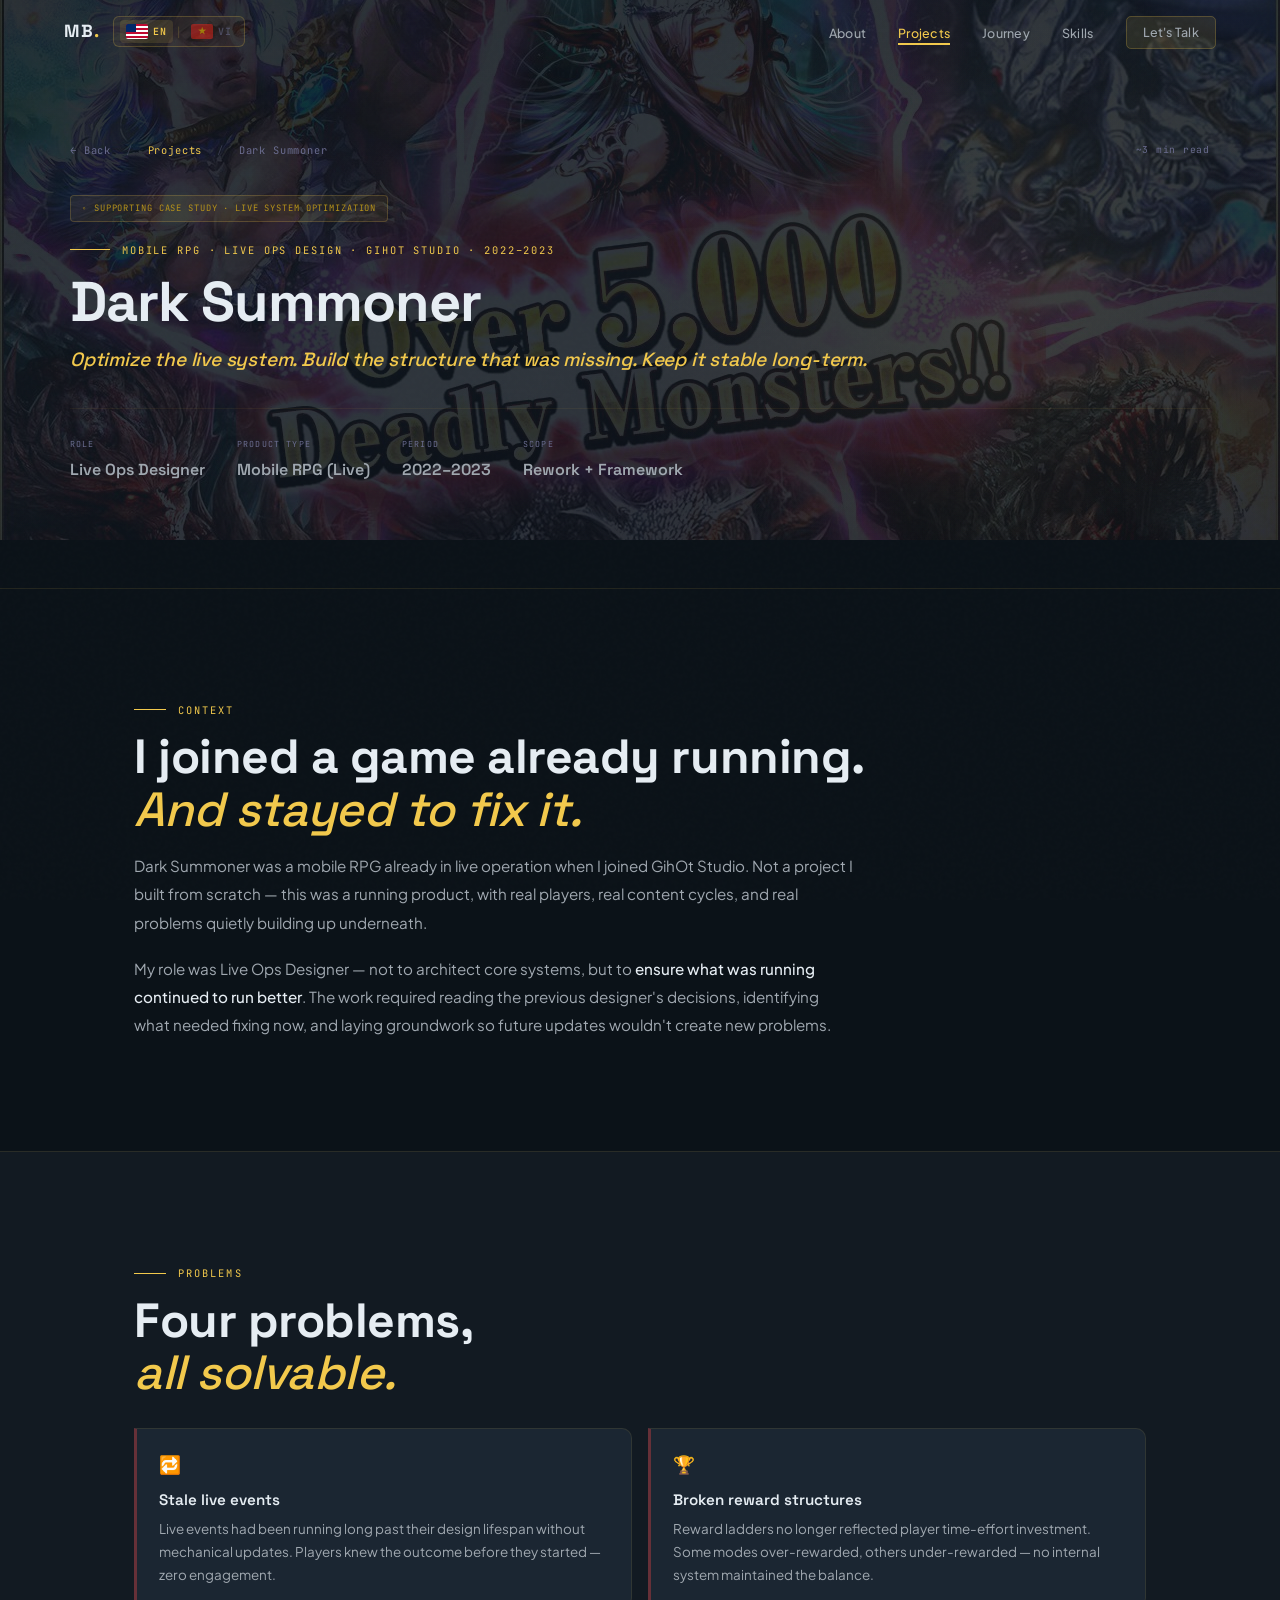
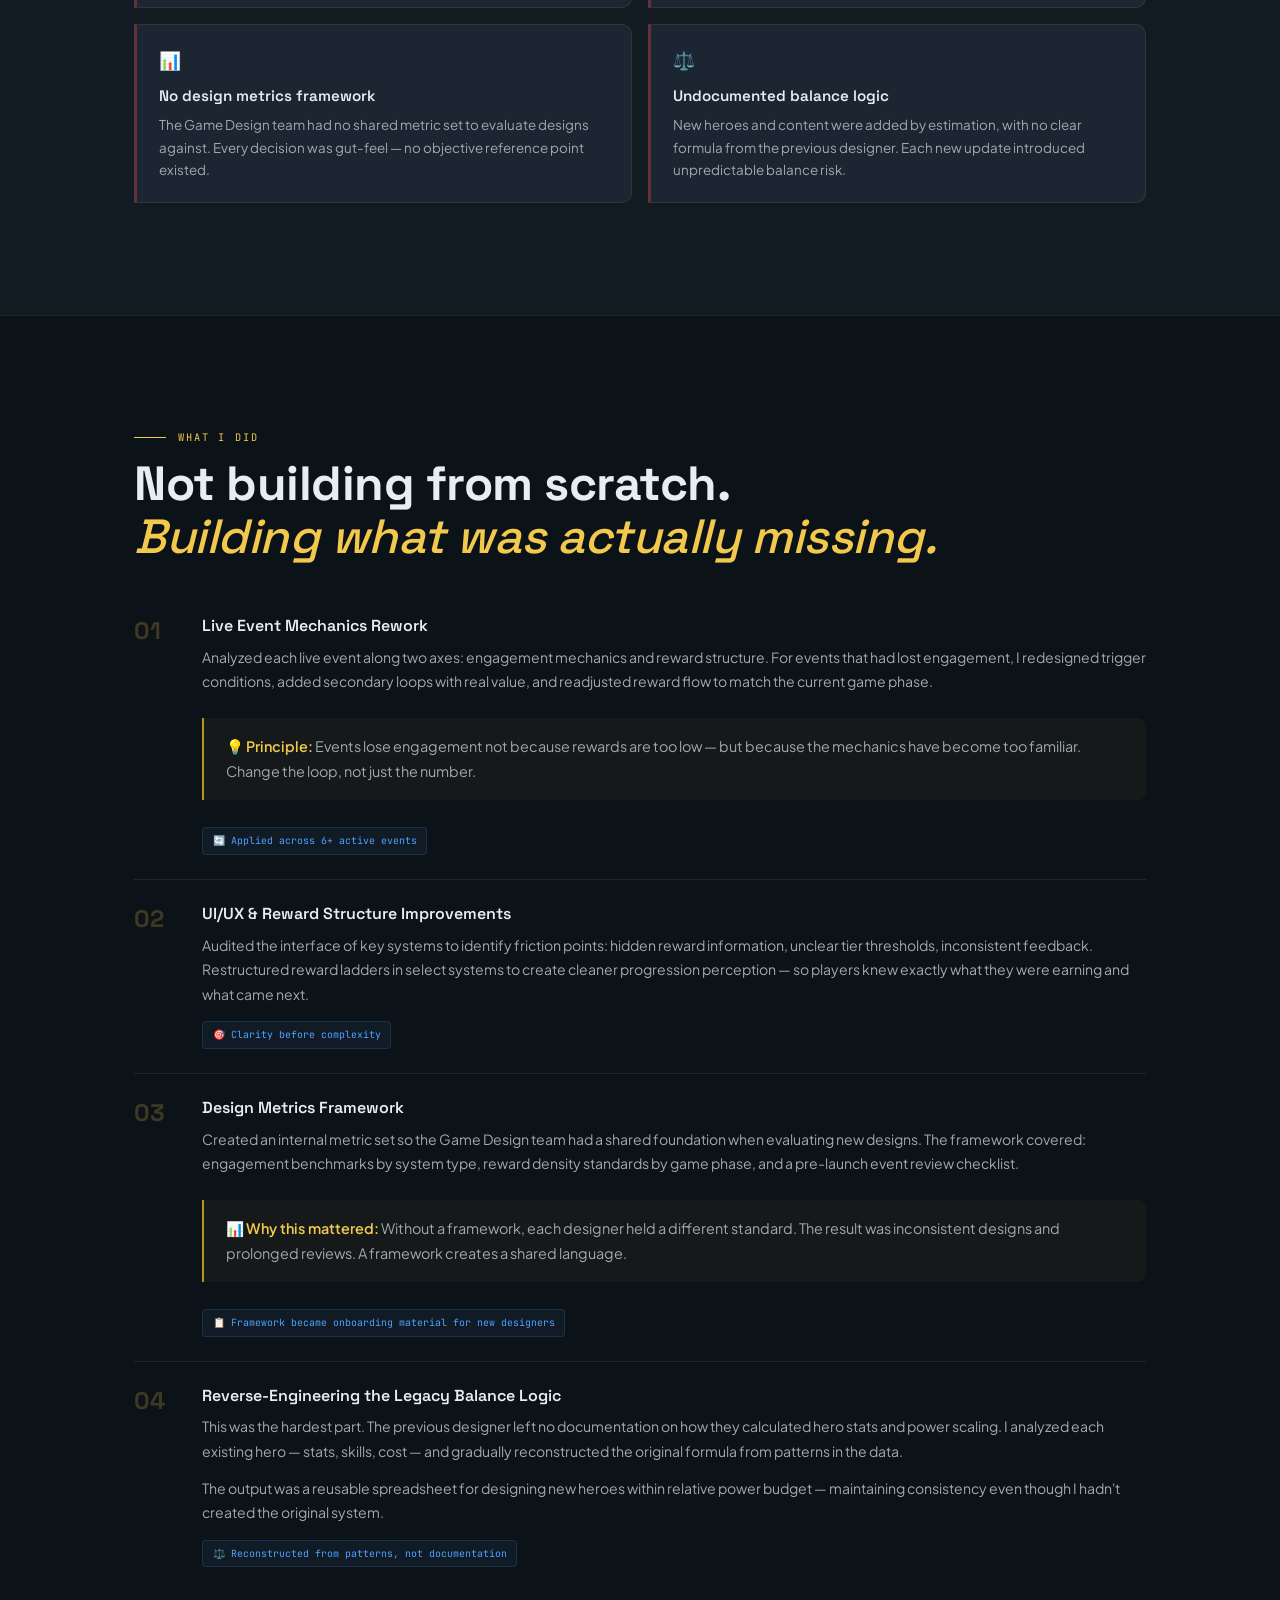
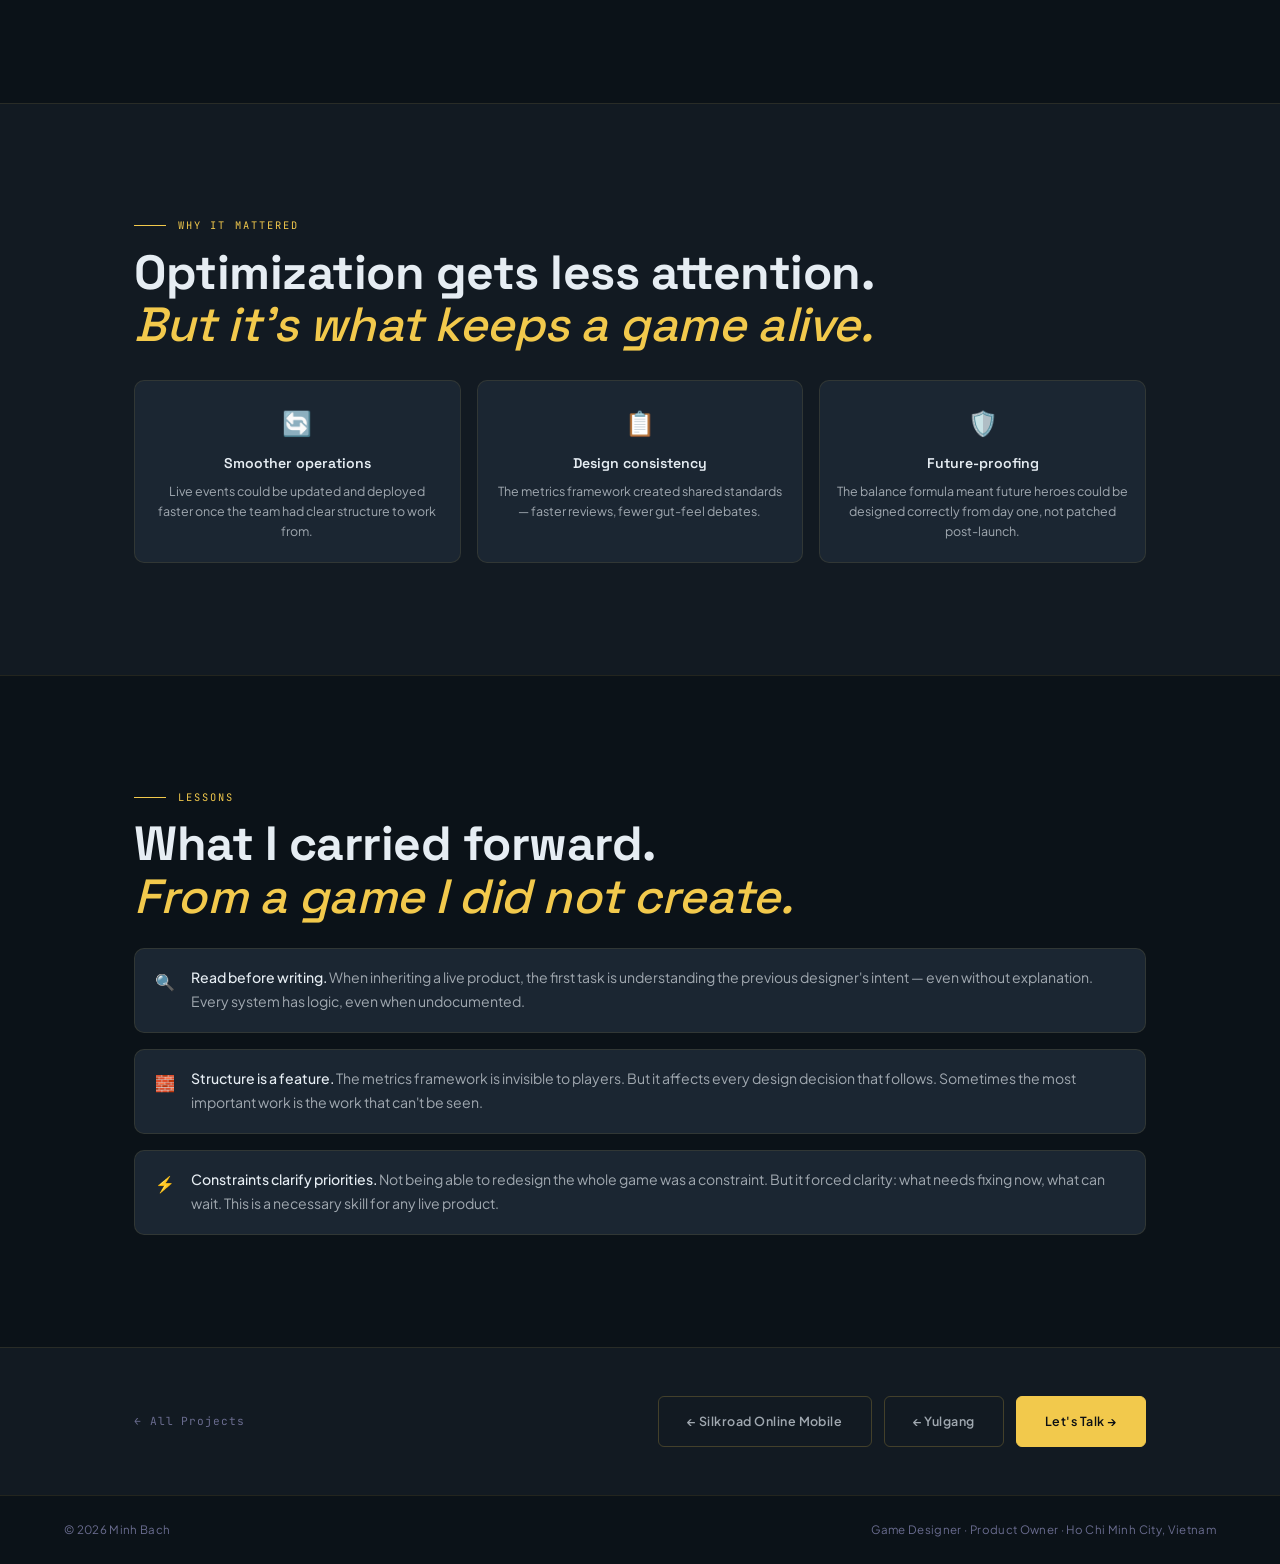
==== darksummoner.html @ f6df592f "first commit" ====
<!DOCTYPE html>
<html lang="en">
<head>
  <meta charset="UTF-8">
  <meta name="viewport" content="width=device-width, initial-scale=1.0">
  <title>Dark Summoner — Live System Optimization · Minh Bach</title>
  <meta name="description" content="How I reworked outdated live systems, built a design metrics framework, and reverse-engineered legacy balance logic for a live mobile RPG.">
  <meta property="og:title" content="Dark Summoner — Case Study by Minh Bach">
  <meta property="og:description" content="Supporting case study: live system optimization, event rework, and balance stabilization for a running mobile RPG.">
  <meta property="og:type" content="article">
  <link rel="preconnect" href="https://fonts.googleapis.com">
  <link rel="preconnect" href="https://fonts.gstatic.com" crossorigin>
  <link href="https://fonts.googleapis.com/css2?family=Space+Grotesk:wght@500;600;700&family=Plus+Jakarta+Sans:ital,wght@0,300;0,400;0,500;0,600;1,300;1,400&family=JetBrains+Mono:wght@400;500&display=swap" rel="stylesheet">
  <link rel="stylesheet" href="css/style.css?v=3">
  <script src="js/i18n.js"></script>
  <style>
    #readingProgress {
      position: fixed; top: 0; left: 0;
      height: 2px; width: 0%;
      background: linear-gradient(90deg, var(--gold-dk), var(--gold), var(--gold-lt));
      z-index: 9999;
      transition: width 0.1s linear;
    }

    .cs-hero {
      min-height: 60vh;
      display: flex;
      align-items: flex-end;
      padding: 7rem var(--px) 3.5rem;
      position: relative;
      overflow: hidden;
      background: linear-gradient(165deg, #0B1218 0%, #111820 50%, #0d1019 100%);
    }
    .cs-hero::before {
      content: '';
      position: absolute;
      top: -15%; right: -10%;
      width: 70vw; height: 70vw;
      max-width: 800px; max-height: 800px;
      border-radius: 50%;
      background: radial-gradient(circle, rgba(242,201,76,0.07) 0%, rgba(180,140,30,0.03) 40%, transparent 70%);
      pointer-events: none;
    }
    .cs-hero-content { max-width: var(--max-w); margin: 0 auto; width: 100%; position: relative; z-index: 2; }

    .cs-breadcrumb {
      display: flex; align-items: center; justify-content: space-between;
      flex-wrap: wrap; gap: 0.75rem;
      font-family: var(--f-mono); font-size: 0.65rem;
      letter-spacing: 0.08em; color: var(--text3);
      margin-bottom: 2rem;
      opacity: 0; animation: fadeUp 0.7s var(--ease) 0.1s forwards;
    }
    .cs-breadcrumb a { color: var(--text3); transition: color 0.2s; }
    .cs-breadcrumb a:hover { color: var(--gold); }
    .cs-breadcrumb .bc-accent { color: var(--gold); }
    .bc-sep { margin: 0 0.5rem; opacity: 0.4; }
    .cs-reading-time { font-family: var(--f-mono); font-size: 0.6rem; color: var(--text3); letter-spacing: 0.08em; }

    .cs-eyebrow {
      display: flex; align-items: center; gap: 0.75rem;
      font-family: var(--f-mono); font-size: 0.65rem;
      letter-spacing: 0.18em; text-transform: uppercase; color: var(--gold);
      margin-bottom: 1rem;
      opacity: 0; animation: fadeUp 0.7s var(--ease) 0.2s forwards;
    }
    .cs-eyebrow-line { display: block; width: 2.5rem; height: 1px; background: var(--gold); }

    .cs-support-badge {
      display: inline-flex; align-items: center; gap: 0.4rem;
      font-family: var(--f-mono); font-size: 0.55rem; letter-spacing: 0.1em;
      text-transform: uppercase;
      color: var(--gold-dk); background: rgba(242,201,76,0.07);
      border: 1px solid rgba(242,201,76,0.2);
      padding: 0.3rem 0.65rem; border-radius: 4px;
      margin-bottom: 1.15rem;
      opacity: 0; animation: fadeUp 0.7s var(--ease) 0.15s forwards;
    }

    .cs-title {
      font-family: var(--f-display);
      font-size: clamp(2rem, 5vw, 3.5rem);
      font-weight: 700; line-height: 0.97;
      letter-spacing: -0.02em; color: var(--text);
      margin-bottom: 0.85rem;
      opacity: 0; animation: fadeUp 0.7s var(--ease) 0.32s forwards;
    }
    .cs-subtitle {
      font-family: var(--f-display);
      font-size: clamp(0.95rem, 1.9vw, 1.2rem);
      font-weight: 500; font-style: italic; color: var(--gold);
      margin-bottom: 2rem;
      opacity: 0; animation: fadeUp 0.7s var(--ease) 0.46s forwards;
      letter-spacing: -0.01em;
    }

    .cs-facts {
      display: flex; flex-wrap: wrap; gap: 2rem;
      opacity: 0; animation: fadeUp 0.7s var(--ease) 0.6s forwards;
      padding-top: 1.75rem;
      border-top: 1px solid var(--border3);
    }
    .cs-fact { display: flex; flex-direction: column; gap: 0.25rem; }
    .cs-fact-label { font-family: var(--f-mono); font-size: 0.52rem; letter-spacing: 0.14em; text-transform: uppercase; color: var(--text3); }
    .cs-fact-value { font-family: var(--f-display); font-size: 1rem; font-weight: 600; color: var(--text2); }

    .cs-section { border-top: 1px solid var(--border); }
    .cs-section-bg { background: var(--bg2); }

    .cs-prose { max-width: 720px; }
    .cs-prose p { font-size: 0.95rem; color: var(--text2); line-height: 1.85; margin-bottom: 1.15rem; }
    .cs-prose p:last-child { margin-bottom: 0; }
    .cs-prose strong { color: var(--text); font-weight: 500; }

    .problem-grid { display: grid; grid-template-columns: repeat(2, 1fr); gap: 1rem; margin-top: 1.75rem; }
    .problem-card { background: var(--bg3); border: 1px solid var(--border); border-left: 3px solid rgba(242,70,70,0.35); border-radius: 0 10px 10px 0; padding: 1.25rem 1.4rem; }
    .problem-card-icon { font-size: 1.1rem; margin-bottom: 0.65rem; }
    .problem-card h4 { font-family: var(--f-display); font-size: 0.95rem; font-weight: 600; color: var(--text); margin-bottom: 0.5rem; line-height: 1.3; }
    .problem-card p { font-size: 0.84rem; color: var(--text2); line-height: 1.7; margin: 0; }

    .contrib-list { display: flex; flex-direction: column; gap: 0; margin-top: 1.75rem; }
    .contrib-item { display: grid; grid-template-columns: 48px 1fr; gap: 1.25rem; padding: 1.5rem 0; border-bottom: 1px solid var(--border); align-items: start; }
    .contrib-item:last-child { border-bottom: none; }
    .contrib-num { font-family: var(--f-display); font-size: 1.5rem; font-weight: 700; color: var(--border2); line-height: 1; padding-top: 0.2rem; }
    .contrib-body h4 { font-family: var(--f-display); font-size: 1rem; font-weight: 600; color: var(--text); margin-bottom: 0.5rem; line-height: 1.3; }
    .contrib-body p { font-size: 0.88rem; color: var(--text2); line-height: 1.75; margin-bottom: 0.75rem; }
    .contrib-body p:last-child { margin-bottom: 0; }
    .contrib-body strong { color: var(--text); font-weight: 500; }
    .contrib-highlight { display: inline-flex; align-items: center; gap: 0.4rem; font-family: var(--f-mono); font-size: 0.62rem; color: var(--blue); background: rgba(74,137,200,0.08); border: 1px solid rgba(74,137,200,0.2); padding: 0.25rem 0.6rem; border-radius: 4px; }

    .callout { border-left: 2px solid var(--gold-dk); background: rgba(242,201,76,0.04); padding: 1rem 1.35rem; border-radius: 0 8px 8px 0; margin: 1.5rem 0; }
    .callout p { font-size: 0.9rem; color: var(--text2); line-height: 1.75; margin: 0; }
    .callout strong { color: var(--gold); font-weight: 600; }

    .impact-grid { display: grid; grid-template-columns: repeat(3, 1fr); gap: 1rem; margin-top: 1.75rem; }
    .impact-card { background: var(--bg3); border: 1px solid var(--border); border-radius: 10px; padding: 1.25rem 1rem; text-align: center; transition: border-color 0.3s; }
    .impact-card:hover { border-color: var(--border2); }
    .impact-card-icon { font-size: 1.5rem; margin-bottom: 0.5rem; }
    .impact-card h4 { font-family: var(--f-display); font-size: 0.88rem; font-weight: 600; color: var(--text); margin-bottom: 0.4rem; }
    .impact-card p { font-size: 0.78rem; color: var(--text2); line-height: 1.6; margin: 0; }

    .lesson-list { display: flex; flex-direction: column; gap: 1rem; margin-top: 1.5rem; }
    .lesson-item { display: flex; gap: 1rem; align-items: flex-start; background: var(--bg3); border: 1px solid var(--border); border-radius: 10px; padding: 1.1rem 1.25rem; transition: border-color 0.25s; }
    .lesson-item:hover { border-color: var(--border2); }
    .lesson-icon { font-size: 1rem; flex-shrink: 0; padding-top: 0.1rem; }
    .lesson-text { font-size: 0.88rem; color: var(--text2); line-height: 1.7; }
    .lesson-text strong { color: var(--text); font-weight: 500; }

    .cs-nav { display: flex; justify-content: space-between; align-items: center; flex-wrap: wrap; gap: 1rem; }
    .cs-nav-back { display: flex; align-items: center; gap: 0.5rem; font-family: var(--f-mono); font-size: 0.7rem; letter-spacing: 0.08em; color: var(--text3); transition: color 0.2s; }
    .cs-nav-back:hover { color: var(--gold); }

    @keyframes fadeUp {
      from { opacity: 0; transform: translateY(18px); }
      to   { opacity: 1; transform: translateY(0); }
    }

    @media (max-width: 900px) {
      .cs-hero { min-height: auto; padding-top: 6rem; }
      .problem-grid { grid-template-columns: 1fr; }
      .impact-grid { grid-template-columns: repeat(2, 1fr); }
      .contrib-item { grid-template-columns: 36px 1fr; }
    }
    @media (max-width: 640px) {
      .cs-hero { padding-top: 5.5rem; }
      .cs-title { font-size: clamp(1.75rem, 9vw, 2.5rem); }
      .cs-facts { gap: 1rem; }
      .impact-grid { grid-template-columns: 1fr; }
    }
  </style>
</head>
<body>

  <div id="readingProgress"></div>

  <!-- ═══════ NAV ═══════ -->
  <nav id="navbar">
    <div class="nav-left">
      <a class="nav-logo" href="index.html">MB<span class="nav-logo-dot">.</span></a>
      <div class="nav-lang-switch">
        <a onclick="switchLang('en')" class="lang-btn" data-lang-btn="en" style="cursor:pointer">
          <span class="flag-mini flag-mini-en"></span><span class="lang-label">EN</span>
        </a>
        <span class="lang-divider">|</span>
        <a onclick="switchLang('vi')" class="lang-btn" data-lang-btn="vi" style="cursor:pointer">
          <span class="flag-mini flag-mini-vi"></span><span class="lang-label">VI</span>
        </a>
      </div>
    </div>
    <ul class="nav-links">
      <li><a href="index.html#about" data-i18n="nav_about">About</a></li>
      <li><a href="index.html#projects" class="active" data-i18n="nav_projects">Projects</a></li>
      <li><a href="index.html#journey" data-i18n="nav_journey">Journey</a></li>
      <li><a href="index.html#skills" data-i18n="nav_skills">Skills</a></li>
      <li><a href="index.html#contact" class="nav-cta" data-i18n="nav_cta">Let's Talk</a></li>
    </ul>
    <button class="nav-burger" id="burgerBtn" aria-label="Open menu">
      <span></span><span></span><span></span>
    </button>
  </nav>
  <div class="nav-overlay" id="navOverlay"></div>
  <nav class="nav-drawer" id="navDrawer">
    <div class="drawer-flags">
      <a onclick="switchLang('en')" class="nav-flag" data-lang-btn="en" style="cursor:pointer">
        <span class="flag-mini flag-mini-en"></span> EN
      </a>
      <a onclick="switchLang('vi')" class="nav-flag" data-lang-btn="vi" style="cursor:pointer">
        <span class="flag-mini flag-mini-vi"></span> VI
      </a>
    </div>
    <a href="index.html#about"    onclick="closeMenu()" data-i18n="nav_about">About</a>
    <a href="index.html#projects" onclick="closeMenu()" data-i18n="nav_projects">Projects</a>
    <a href="index.html#journey"  onclick="closeMenu()" data-i18n="nav_journey">Journey</a>
    <a href="index.html#skills"   onclick="closeMenu()" data-i18n="nav_skills">Skills</a>
    <a href="index.html#contact"  onclick="closeMenu()" data-i18n="nav_cta">Let's Talk</a>
  </nav>

  <!-- ═══════ PAGE HERO ═══════ -->
  <header class="cs-hero" id="cs-hero-top">
    <img src="images/darksummoner.png" alt="" class="cs-hero-img" aria-hidden="true">
    <div class="cs-hero-content">

      <div class="cs-breadcrumb">
        <div>
          <a href="index.html">← <span data-i18n="cs_back">Back</span></a>
          <span class="bc-sep">/</span>
          <a href="index.html#projects" class="bc-accent" data-i18n="cs_projects">Projects</a>
          <span class="bc-sep">/</span>
          <span>Dark Summoner</span>
        </div>
        <span class="cs-reading-time">~3 min read</span>
      </div>

      <div class="cs-support-badge">◦ <span data-i18n="ds_support_badge">Supporting Case Study · Live System Optimization</span></div>

      <div class="cs-eyebrow">
        <span class="cs-eyebrow-line"></span>
        <span data-i18n="ds_eyebrow">Mobile RPG · Live Ops Design · GihOt Studio · 2022–2023</span>
      </div>

      <h1 class="cs-title">Dark Summoner</h1>
      <p class="cs-subtitle" data-i18n="ds_subtitle">Optimize the live system. Build the structure that was missing. Keep it stable long-term.</p>

      <div class="cs-facts">
        <div class="cs-fact">
          <span class="cs-fact-label" data-i18n="ds_fact_role">Role</span>
          <span class="cs-fact-value">Live Ops Designer</span>
        </div>
        <div class="cs-fact">
          <span class="cs-fact-label" data-i18n="ds_fact_type">Product type</span>
          <span class="cs-fact-value">Mobile RPG (Live)</span>
        </div>
        <div class="cs-fact">
          <span class="cs-fact-label" data-i18n="ds_fact_period">Period</span>
          <span class="cs-fact-value">2022–2023</span>
        </div>
        <div class="cs-fact">
          <span class="cs-fact-label" data-i18n="ds_fact_scope">Scope</span>
          <span class="cs-fact-value">Rework + Framework</span>
        </div>
      </div>
    </div>
  </header>

  <!-- ═══════ STICKY TOC BAR ═══════ -->
  <div class="cs-toc-bar" id="csTocBar">
    <div class="cs-toc-inner">
      <a href="#ds-context"       class="cs-toc-link" data-section="ds-context"><span class="cs-toc-num">01</span><span data-i18n="ds_toc_context">Context</span></a>
      <a href="#ds-problems"      class="cs-toc-link" data-section="ds-problems"><span class="cs-toc-num">02</span><span data-i18n="ds_toc_problems">Problems</span></a>
      <a href="#ds-contributions" class="cs-toc-link" data-section="ds-contributions"><span class="cs-toc-num">03</span><span data-i18n="ds_toc_contributions">What I Did</span></a>
      <a href="#ds-impact"        class="cs-toc-link" data-section="ds-impact"><span class="cs-toc-num">04</span><span data-i18n="ds_toc_impact">Why It Mattered</span></a>
      <a href="#ds-lessons"       class="cs-toc-link" data-section="ds-lessons"><span class="cs-toc-num">05</span><span data-i18n="ds_toc_lessons">Lessons</span></a>
      <div class="cs-toc-sep"></div>
      <div class="cs-toc-lang">
        <a onclick="switchLang('en')" class="cs-toc-lang-btn" data-lang-btn="en" style="cursor:pointer">
          <span class="flag-mini flag-mini-en"></span>EN
        </a>
        <span class="cs-toc-divider">|</span>
        <a onclick="switchLang('vi')" class="cs-toc-lang-btn" data-lang-btn="vi" style="cursor:pointer">
          <span class="flag-mini flag-mini-vi"></span>VI
        </a>
      </div>
      <a href="index.html#contact" class="cs-toc-cta" data-i18n="cs_lets_talk">Let's Talk →</a>
    </div>
  </div>

  <!-- ═══════ 01 · CONTEXT ═══════ -->
  <section id="ds-context" class="cs-section" style="background:var(--bg)">
    <div class="wrap">
      <div class="section-label"><span class="label-line"></span><span data-i18n="ds_toc_context">01 · CONTEXT</span></div>
      <h2 class="section-title reveal">
        I joined a game already running.<br>
        <em>And stayed to fix it.</em>
      </h2>
      <div class="cs-prose reveal">
        <p>Dark Summoner was a mobile RPG already in live operation when I joined GihOt Studio. Not a project I built from scratch — this was a running product, with real players, real content cycles, and real problems quietly building up underneath.</p>
        <p>My role was Live Ops Designer — not to architect core systems, but to <strong>ensure what was running continued to run better</strong>. The work required reading the previous designer's decisions, identifying what needed fixing now, and laying groundwork so future updates wouldn't create new problems.</p>
      </div>
    </div>
  </section>

  <!-- ═══════ 02 · THE PROBLEMS ═══════ -->
  <section id="ds-problems" class="cs-section cs-section-bg">
    <div class="wrap">
      <div class="section-label"><span class="label-line"></span><span data-i18n="ds_toc_problems">02 · THE PROBLEMS</span></div>
      <h2 class="section-title reveal">
        Four problems,<br>
        <em>all solvable.</em>
      </h2>
      <div class="problem-grid reveal">
        <div class="problem-card">
          <div class="problem-card-icon">🔁</div>
          <h4>Stale live events</h4>
          <p>Live events had been running long past their design lifespan without mechanical updates. Players knew the outcome before they started — zero engagement.</p>
        </div>
        <div class="problem-card">
          <div class="problem-card-icon">🏆</div>
          <h4>Broken reward structures</h4>
          <p>Reward ladders no longer reflected player time-effort investment. Some modes over-rewarded, others under-rewarded — no internal system maintained the balance.</p>
        </div>
        <div class="problem-card">
          <div class="problem-card-icon">📊</div>
          <h4>No design metrics framework</h4>
          <p>The Game Design team had no shared metric set to evaluate designs against. Every decision was gut-feel — no objective reference point existed.</p>
        </div>
        <div class="problem-card">
          <div class="problem-card-icon">⚖️</div>
          <h4>Undocumented balance logic</h4>
          <p>New heroes and content were added by estimation, with no clear formula from the previous designer. Each new update introduced unpredictable balance risk.</p>
        </div>
      </div>
    </div>
  </section>

  <!-- ═══════ 03 · WHAT I DID ═══════ -->
  <section id="ds-contributions" class="cs-section" style="background:var(--bg)">
    <div class="wrap">
      <div class="section-label"><span class="label-line"></span><span data-i18n="ds_toc_contributions">03 · WHAT I DID</span></div>
      <h2 class="section-title reveal">
        Not building from scratch.<br>
        <em>Building what was actually missing.</em>
      </h2>

      <div class="contrib-list reveal">

        <div class="contrib-item">
          <div class="contrib-num">01</div>
          <div class="contrib-body">
            <h4>Live Event Mechanics Rework</h4>
            <p>Analyzed each live event along two axes: engagement mechanics and reward structure. For events that had lost engagement, I redesigned trigger conditions, added secondary loops with real value, and readjusted reward flow to match the current game phase.</p>
            <div class="callout">
              <p>💡 <strong>Principle:</strong> Events lose engagement not because rewards are too low — but because the mechanics have become too familiar. Change the loop, not just the number.</p>
            </div>
            <span class="contrib-highlight">🔄 Applied across 6+ active events</span>
          </div>
        </div>

        <div class="contrib-item">
          <div class="contrib-num">02</div>
          <div class="contrib-body">
            <h4>UI/UX &amp; Reward Structure Improvements</h4>
            <p>Audited the interface of key systems to identify friction points: hidden reward information, unclear tier thresholds, inconsistent feedback. Restructured reward ladders in select systems to create cleaner progression perception — so players knew exactly what they were earning and what came next.</p>
            <span class="contrib-highlight">🎯 Clarity before complexity</span>
          </div>
        </div>

        <div class="contrib-item">
          <div class="contrib-num">03</div>
          <div class="contrib-body">
            <h4>Design Metrics Framework</h4>
            <p>Created an internal metric set so the Game Design team had a shared foundation when evaluating new designs. The framework covered: engagement benchmarks by system type, reward density standards by game phase, and a pre-launch event review checklist.</p>
            <div class="callout">
              <p>📊 <strong>Why this mattered:</strong> Without a framework, each designer held a different standard. The result was inconsistent designs and prolonged reviews. A framework creates a shared language.</p>
            </div>
            <span class="contrib-highlight">📋 Framework became onboarding material for new designers</span>
          </div>
        </div>

        <div class="contrib-item">
          <div class="contrib-num">04</div>
          <div class="contrib-body">
            <h4>Reverse-Engineering the Legacy Balance Logic</h4>
            <p>This was the hardest part. The previous designer left no documentation on how they calculated hero stats and power scaling. I analyzed each existing hero — stats, skills, cost — and gradually reconstructed the original formula from patterns in the data.</p>
            <p>The output was a reusable spreadsheet for designing new heroes within relative power budget — maintaining consistency even though I hadn't created the original system.</p>
            <span class="contrib-highlight">⚖️ Reconstructed from patterns, not documentation</span>
          </div>
        </div>

      </div>
    </div>
  </section>

  <!-- ═══════ 04 · WHY IT MATTERED ═══════ -->
  <section id="ds-impact" class="cs-section cs-section-bg">
    <div class="wrap">
      <div class="section-label"><span class="label-line"></span><span data-i18n="ds_toc_impact">04 · WHY IT MATTERED</span></div>
      <h2 class="section-title reveal">
        Optimization gets less attention.<br>
        <em>But it's what keeps a game alive.</em>
      </h2>
      <div class="impact-grid reveal">
        <div class="impact-card">
          <div class="impact-card-icon">🔄</div>
          <h4>Smoother operations</h4>
          <p>Live events could be updated and deployed faster once the team had clear structure to work from.</p>
        </div>
        <div class="impact-card">
          <div class="impact-card-icon">📋</div>
          <h4>Design consistency</h4>
          <p>The metrics framework created shared standards — faster reviews, fewer gut-feel debates.</p>
        </div>
        <div class="impact-card">
          <div class="impact-card-icon">🛡️</div>
          <h4>Future-proofing</h4>
          <p>The balance formula meant future heroes could be designed correctly from day one, not patched post-launch.</p>
        </div>
      </div>
    </div>
  </section>

  <!-- ═══════ 05 · LESSONS ═══════ -->
  <section id="ds-lessons" class="cs-section" style="background:var(--bg)">
    <div class="wrap">
      <div class="section-label"><span class="label-line"></span><span data-i18n="ds_toc_lessons">05 · KEY LESSONS</span></div>
      <h2 class="section-title reveal">
        What I carried forward.<br>
        <em>From a game I did not create.</em>
      </h2>
      <div class="lesson-list reveal">
        <div class="lesson-item">
          <span class="lesson-icon">🔍</span>
          <p class="lesson-text">
            <strong>Read before writing.</strong>
            When inheriting a live product, the first task is understanding the previous designer's intent — even without explanation. Every system has logic, even when undocumented.
          </p>
        </div>
        <div class="lesson-item">
          <span class="lesson-icon">🧱</span>
          <p class="lesson-text">
            <strong>Structure is a feature.</strong>
            The metrics framework is invisible to players. But it affects every design decision that follows. Sometimes the most important work is the work that can't be seen.
          </p>
        </div>
        <div class="lesson-item">
          <span class="lesson-icon">⚡</span>
          <p class="lesson-text">
            <strong>Constraints clarify priorities.</strong>
            Not being able to redesign the whole game was a constraint. But it forced clarity: what needs fixing now, what can wait. This is a necessary skill for any live product.
          </p>
        </div>
      </div>
    </div>
  </section>

  <!-- ═══════ BACK / NEXT NAV ═══════ -->
  <section style="border-top:1px solid var(--border); background:var(--bg2)">
    <div class="wrap" style="padding-top:3rem; padding-bottom:3rem;">
      <div class="cs-nav">
        <a href="index.html#projects" class="cs-nav-back">
          ← <span data-i18n="cs_all_projects">All Projects</span>
        </a>
        <div class="cs-nav-projects">
          <a href="silkroad.html" class="btn btn-ghost" style="font-size:0.78rem">← Silkroad Online Mobile</a>
          <a href="yulgang.html" class="btn btn-ghost" style="font-size:0.78rem">← Yulgang</a>
          <a href="index.html#contact" class="btn btn-primary" style="font-size:0.78rem" data-i18n="cs_lets_talk">Let's Talk →</a>
        </div>
      </div>
    </div>
  </section>

  <!-- ═══════ FOOTER ═══════ -->
  <footer>
    <span data-i18n="footer_copy">© 2025 Minh Bach</span>
    <span data-i18n="footer_tagline">Game Designer · Product Owner · Ho Chi Minh City, Vietnam</span>
  </footer>
  <!-- ═══════ FLOATING DESKTOP PANEL ═══════ -->
  <div class="float-panel" id="floatPanel">
    <div class="fp-section fp-lang">
      <a onclick="switchLang('vi')" class="fp-lang-toggle" data-show-when="en" style="cursor:pointer">
        <span class="flag-mini flag-mini-vi"></span> Tiếng Việt
      </a>
      <a onclick="switchLang('en')" class="fp-lang-toggle" data-show-when="vi" style="cursor:pointer">
        <span class="flag-mini flag-mini-en"></span> English
      </a>
    </div>
    <div class="fp-divider"></div>
    <a href="https://zalo.me/0908992408" target="_blank" class="fp-action fp-action--zalo" title="Chat on Zalo">
      <span class="fp-action-icon"><svg width="20" height="20" viewBox="0 0 32 32" fill="none" xmlns="http://www.w3.org/2000/svg"><rect width="32" height="32" rx="8" fill="#0068FF"/><path d="M7 21.5c0 .8.7 1.5 1.5 1.5H10l-.5 2.5 3-2.5h8c.8 0 1.5-.7 1.5-1.5v-9C22.5 11.7 21.8 11 21 11H8.5C7.7 11 7 11.7 7 12.5v9z" fill="white"/><path d="M10 16h12M10 19h8" stroke="#0068FF" stroke-width="1.5" stroke-linecap="round"/></svg></span>
      <span class="fp-action-text"><span class="fp-action-name">Zalo</span><span class="fp-action-sub">0908 992 408</span></span>
    </a>
    <div class="fp-divider"></div>
    <a href="https://www.linkedin.com/in/minhbachlap" target="_blank" class="fp-action fp-action--linkedin" title="Message on LinkedIn">
      <span class="fp-action-icon"><svg width="20" height="20" viewBox="0 0 32 32" fill="none" xmlns="http://www.w3.org/2000/svg"><rect width="32" height="32" rx="8" fill="#0A66C2"/><path d="M8 12h4v12H8zM10 10.5a2 2 0 110-4 2 2 0 010 4zM14 12h3.8v1.7h.05C18.4 12.6 19.8 12 21.4 12c3.5 0 4.1 2.3 4.1 5.3V24h-4v-5.9c0-1.4 0-3.2-2-3.2s-2.3 1.6-2.3 3.1V24H14V12z" fill="white"/></svg></span>
      <span class="fp-action-text"><span class="fp-action-name">LinkedIn</span><span class="fp-action-sub" data-i18n="fp_linkedin_dm">Send a Message</span></span>
    </a>
  </div>

  <script src="js/common.js"></script>
</body>
</html>
---- css/style.css ----
/* ════════════════════════════════════════════════════
   MINH BACH — GAME DESIGNER PORTFOLIO
   Style: "AAA Strategic Creative"
   Palette: Dark Navy-Teal + Vivid Gold + Blue/Green accents
   ════════════════════════════════════════════════════ */

/* ════════ DESIGN TOKENS ════════ */
:root {
  --bg:      #0B1218;
  --bg2:     #121A22;
  --bg3:     #1B2632;
  --bg4:     #243040;
  --border:  rgba(242,201,76,0.10);
  --border2: rgba(242,201,76,0.22);
  --border3: rgba(242,201,76,0.06);
  --text:    #E6EDF3;
  --text2:   #A0A8B0;
  --text3:   #6A6C8F;
  --gold:    #F2C94C;
  --gold-lt: #F7D97A;
  --gold-dk: #B8941A;
  --blue:    #4EA1FF;
  --blue-dk: #2D6AB8;
  --green:   #56D364;
  --f-display: 'Space Grotesk', sans-serif;
  --f-body:    'Plus Jakarta Sans', sans-serif;
  --f-mono:    'JetBrains Mono', monospace;
  --px: clamp(1.25rem, 5vw, 4rem);
  --ease: cubic-bezier(0.16, 1, 0.3, 1);
  --max-w: 1140px;
}

/* ════════ RESET ════════ */
*, *::before, *::after { box-sizing: border-box; margin: 0; padding: 0; }
html { scroll-behavior: smooth; }
body {
  background: var(--bg);
  color: var(--text);
  font-family: var(--f-body);
  font-size: 1rem;
  font-weight: 400;
  line-height: 1.75;
  overflow-x: hidden;
  -webkit-font-smoothing: antialiased;
}
a { color: inherit; text-decoration: none; }
ul { list-style: none; }
img { display: block; max-width: 100%; height: auto; }

/* Custom scrollbar */
::-webkit-scrollbar { width: 4px; }
::-webkit-scrollbar-track { background: var(--bg); }
::-webkit-scrollbar-thumb { background: var(--gold-dk); border-radius: 2px; }

/* Subtle noise overlay */
body::after {
  content: '';
  position: fixed; inset: 0;
  background-image: url("data:image/svg+xml,%3Csvg viewBox='0 0 256 256' xmlns='http://www.w3.org/2000/svg'%3E%3Cfilter id='n'%3E%3CfeTurbulence type='fractalNoise' baseFrequency='0.8' numOctaves='4' stitchTiles='stitch'/%3E%3C/filter%3E%3Crect width='100%25' height='100%25' filter='url(%23n)'/%3E%3C/svg%3E");
  opacity: 0.015;
  pointer-events: none;
  z-index: 9999;
}

/* ════════ UTILITIES ════════ */
.wrap {
  max-width: var(--max-w);
  margin: 0 auto;
  padding: clamp(4rem, 9vw, 7rem) var(--px);
}

.section-label {
  display: flex;
  align-items: center;
  gap: 0.75rem;
  font-family: var(--f-mono);
  font-size: 0.65rem;
  letter-spacing: 0.2em;
  text-transform: uppercase;
  color: var(--gold);
  margin-bottom: 0.75rem;
}
.label-line {
  display: block;
  width: 2rem; height: 1px;
  background: var(--gold);
  flex-shrink: 0;
}

.section-title {
  font-family: var(--f-display);
  font-size: clamp(1.85rem, 4.5vw, 3rem);
  font-weight: 700;
  line-height: 1.1;
  color: var(--text);
  margin-bottom: 1rem;
  letter-spacing: -0.01em;
}
.section-title em {
  font-style: italic;
  font-weight: 500;
  color: var(--gold);
}

.section-intro {
  font-size: 1rem;
  font-weight: 400;
  color: var(--text2);
  max-width: 560px;
  line-height: 1.8;
  margin-bottom: 2.5rem;
}

/* Reveal animations */
.reveal {
  opacity: 0;
  transform: translateY(20px);
  transition: opacity 0.7s var(--ease), transform 0.7s var(--ease);
}
.reveal.visible { opacity: 1; transform: translateY(0); }

/* ════════ BUTTONS ════════ */
.btn {
  display: inline-flex;
  align-items: center;
  gap: 0.5rem;
  font-family: var(--f-body);
  font-size: 0.8rem;
  font-weight: 600;
  letter-spacing: 0.04em;
  padding: 0.85rem 1.75rem;
  border-radius: 6px;
  cursor: pointer;
  transition: all 0.3s var(--ease);
  border: 1px solid transparent;
}
.btn-primary {
  background: var(--gold);
  color: #0c0f14;
  border-color: var(--gold);
}
.btn-primary:hover {
  background: var(--gold-lt);
  border-color: var(--gold-lt);
  transform: translateY(-2px);
  box-shadow: 0 8px 32px rgba(242,201,76,0.3);
}
.btn-ghost {
  background: transparent;
  color: var(--text2);
  border: 1px solid var(--border2);
}
.btn-ghost:hover {
  color: var(--gold);
  border-color: var(--gold);
  transform: translateY(-2px);
  background: rgba(242,201,76,0.05);
}

/* ════════ PLACEHOLDERS ════════ */
.ph {
  background: var(--bg3);
  border: 1.5px dashed var(--border2);
  border-radius: 8px;
  display: flex;
  flex-direction: column;
  align-items: center;
  justify-content: center;
  gap: 0.5rem;
  position: relative;
  overflow: hidden;
}
.ph-icon {
  font-size: 1.5rem;
  opacity: 0.5;
}
.ph-title {
  font-family: var(--f-mono);
  font-size: 0.58rem;
  letter-spacing: 0.1em;
  text-transform: uppercase;
  color: var(--gold-dk);
}
.ph-hint {
  font-size: 0.72rem;
  color: var(--text3);
  text-align: center;
  padding: 0 1rem;
  line-height: 1.5;
}

/* ════════ NAV ════════ */
#navbar {
  position: fixed;
  top: 0; left: 0; right: 0; z-index: 200;
  padding: 1rem var(--px);
  display: flex;
  align-items: center;
  justify-content: space-between;
  transition: background 0.35s, border-bottom 0.35s, box-shadow 0.35s;
}
#navbar.scrolled {
  background: rgba(12,15,20,0.95);
  backdrop-filter: blur(16px);
  -webkit-backdrop-filter: blur(16px);
  border-bottom: 1px solid var(--border3);
  box-shadow: 0 4px 24px rgba(0,0,0,0.3);
}
/* Nav left group (logo + flags) */
.nav-left {
  display: flex;
  align-items: center;
  gap: 0.85rem;
}

.nav-logo {
  font-family: var(--f-display);
  font-size: 1.1rem;
  font-weight: 700;
  letter-spacing: 0.05em;
  color: var(--text);
  transition: color 0.2s;
}
.nav-logo-dot { color: var(--gold); }
.nav-logo:hover { color: var(--gold); }

/* Nav language switcher (flag + text) */
.nav-lang-switch {
  display: flex;
  align-items: center;
  gap: 0.3rem;
  background: rgba(242,201,76,0.05);
  border: 1px solid var(--border2);
  border-radius: 6px;
  padding: 3px 6px;
}
.lang-btn {
  display: flex;
  align-items: center;
  gap: 0.3rem;
  padding: 3px 6px;
  border-radius: 4px;
  font-family: var(--f-mono);
  font-size: 0.62rem;
  font-weight: 600;
  letter-spacing: 0.08em;
  color: var(--text3);
  transition: all 0.2s;
  opacity: 0.55;
}
.lang-btn:hover { opacity: 0.9; color: var(--text2); }
.lang-btn.active {
  opacity: 1;
  color: var(--gold);
  background: rgba(242,201,76,0.12);
}
.lang-divider {
  color: var(--border2);
  font-size: 0.7rem;
  pointer-events: none;
  user-select: none;
}

.flag-mini {
  width: 22px;
  height: 15px;
  border-radius: 2px;
  display: block;
  overflow: hidden;
  position: relative;
  flex-shrink: 0;
}
/* Vietnam mini flag */
.flag-mini-vi { background: #da251d; }
.flag-mini-vi::after {
  content: '★';
  position: absolute; inset: 0;
  display: flex; align-items: center; justify-content: center;
  color: #ffcd00;
  font-size: 0.55rem;
  line-height: 1;
}
/* US mini flag */
.flag-mini-en {
  background: repeating-linear-gradient(
    to bottom,
    #bf0a30 0px, #bf0a30 2px,
    #fff    2px, #fff    4px
  );
}
.flag-mini-en::before {
  content: '';
  position: absolute; top: 0; left: 0;
  width: 45%; height: 55%;
  background: #002868;
}

/* Drawer flags */
.drawer-flags {
  display: flex;
  gap: 0.75rem;
  padding-bottom: 1.25rem;
  border-bottom: 1px solid var(--border);
  margin-bottom: 0.5rem;
}
.drawer-flags .nav-flag {
  opacity: 0.6;
  padding: 0.5rem 0.75rem;
  font-size: 0.75rem;
  color: var(--text2);
}
.drawer-flags .nav-flag.active {
  opacity: 1;
  color: var(--gold);
}

.nav-links {
  display: flex;
  align-items: center;
  gap: 2rem;
}
.nav-links a {
  font-family: var(--f-body);
  font-size: 0.78rem;
  font-weight: 500;
  letter-spacing: 0.02em;
  color: var(--text2);
  transition: color 0.2s;
  position: relative;
}
.nav-links a::after {
  content: '';
  position: absolute;
  bottom: -4px; left: 0; right: 0;
  height: 1.5px;
  background: var(--gold);
  transform: scaleX(0);
  transform-origin: right;
  transition: transform 0.3s var(--ease);
}
.nav-links a:hover,
.nav-links a.active { color: var(--gold); }
.nav-links a:hover::after,
.nav-links a.active::after { transform: scaleX(1); transform-origin: left; }

.nav-cta {
  background: rgba(242,201,76,0.1);
  border: 1px solid var(--border2) !important;
  padding: 0.45rem 1rem;
  border-radius: 5px;
}
.nav-cta:hover {
  background: rgba(242,201,76,0.15) !important;
}
.nav-cta::after { display: none !important; }

/* Burger */
.nav-burger {
  display: none;
  flex-direction: column;
  gap: 5px;
  padding: 4px;
  cursor: pointer;
  background: none;
  border: none;
}
.nav-burger span {
  display: block;
  width: 22px; height: 2px;
  background: var(--text2);
  border-radius: 2px;
  transition: all 0.3s var(--ease);
}
.nav-burger.open span:nth-child(1) { transform: translateY(7px) rotate(45deg); }
.nav-burger.open span:nth-child(2) { opacity: 0; }
.nav-burger.open span:nth-child(3) { transform: translateY(-7px) rotate(-45deg); }

/* Overlay & Drawer */
.nav-overlay {
  display: none;
  position: fixed; inset: 0;
  background: rgba(0,0,0,0.6);
  z-index: 250;
  backdrop-filter: blur(4px);
}
.nav-overlay.open { display: block; }
.nav-drawer {
  display: none;
  flex-direction: column;
  position: fixed;
  top: 0; right: 0;
  width: min(320px, 85vw); height: 100vh;
  background: var(--bg2);
  border-left: 1px solid var(--border);
  z-index: 300;
  padding: 5rem 2rem 2rem;
  gap: 0;
  transform: translateX(100%);
  transition: transform 0.35s var(--ease);
}
@media (max-width: 768px) {
  .nav-drawer        { display: flex; }
  .nav-drawer.open   { transform: translateX(0); }
}
.nav-drawer a {
  font-size: 1rem;
  font-weight: 500;
  color: var(--text2);
  padding: 1rem 0;
  border-bottom: 1px solid var(--border);
  transition: color 0.2s, padding-left 0.2s;
}
.nav-drawer a:hover { color: var(--gold); padding-left: 0.5rem; }

/* ════════ HERO ════════ */
#hero {
  min-height: 92svh;
  display: flex;
  align-items: center;
  padding: 6rem var(--px) 3rem;
  position: relative;
  overflow: hidden;
}

/* Atmospheric glow — game-inspired, not grid-based */
.hero-glow {
  position: absolute;
  inset: 0;
  pointer-events: none;
}
.hero-glow::before {
  content: '';
  position: absolute;
  top: -10%; right: -20%;
  width: 65vw; height: 65vw;
  max-width: 750px; max-height: 750px;
  border-radius: 50%;
  background: radial-gradient(circle,
    rgba(242,201,76,0.07) 0%,
    rgba(74,137,200,0.03) 40%,
    transparent 70%
  );
}
.hero-glow::after {
  content: '';
  position: absolute;
  bottom: -20%; left: -10%;
  width: 50vw; height: 50vw;
  max-width: 500px; max-height: 500px;
  border-radius: 50%;
  background: radial-gradient(circle,
    rgba(74,137,200,0.05) 0%,
    transparent 60%
  );
}

.hero-content {
  max-width: var(--max-w);
  margin: 0 auto;
  width: 100%;
  display: grid;
  grid-template-columns: 1fr auto;
  align-items: center;
  gap: 3rem;
  position: relative;
}

.hero-text { position: relative; }
.hero-eyebrow {
  display: flex;
  align-items: center;
  gap: 0.75rem;
  font-family: var(--f-mono);
  font-size: 0.68rem;
  letter-spacing: 0.18em;
  text-transform: uppercase;
  color: var(--gold);
  margin-bottom: 1.25rem;
  opacity: 0;
  animation: fadeUp 0.7s var(--ease) 0.15s forwards;
}
.hero-eyebrow-line {
  display: block;
  width: 2.5rem; height: 1px;
  background: var(--gold);
}

.hero-name {
  font-family: var(--f-display);
  font-size: clamp(3rem, 8vw, 6.5rem);
  font-weight: 700;
  line-height: 0.92;
  letter-spacing: -0.02em;
  color: var(--text);
  margin-bottom: 1.25rem;
  opacity: 0;
  animation: fadeUp 0.7s var(--ease) 0.3s forwards;
}
.hero-name .accent { color: var(--gold); }

.hero-tagline {
  font-family: var(--f-display);
  font-size: clamp(1rem, 2vw, 1.3rem);
  font-weight: 500;
  color: var(--blue);
  letter-spacing: 0.01em;
  margin-bottom: 1.5rem;
  opacity: 0;
  animation: fadeUp 0.7s var(--ease) 0.45s forwards;
}

.hero-desc {
  font-size: 1rem;
  font-weight: 400;
  color: var(--text2);
  max-width: 520px;
  line-height: 1.8;
  margin-bottom: 2.25rem;
  opacity: 0;
  animation: fadeUp 0.7s var(--ease) 0.6s forwards;
}
.hero-desc em {
  color: var(--gold);
  font-style: normal;
  font-weight: 500;
}

.hero-cta {
  display: flex;
  gap: 0.875rem;
  flex-wrap: wrap;
  opacity: 0;
  animation: fadeUp 0.7s var(--ease) 0.75s forwards;
}

/* Hero Avatar */
.hero-avatar-wrap {
  position: relative;
  flex-shrink: 0;
  opacity: 0;
  animation: fadeIn 1s var(--ease) 0.9s forwards;
}
img.hero-avatar {
  width: clamp(160px, 18vw, 240px);
  aspect-ratio: 3/4;
  border-radius: 16px;
  object-fit: cover;
  object-position: top center;
}
.hero-avatar-ring {
  position: absolute;
  inset: -8px;
  border-radius: 22px;
  border: 1px solid var(--border2);
  pointer-events: none;
}
.hero-avatar-tag {
  position: absolute;
  bottom: -12px; right: -12px;
  background: var(--bg2);
  border: 1px solid var(--border2);
  border-radius: 50%;
  width: 50px; height: 50px;
  display: flex;
  align-items: center;
  justify-content: center;
  font-family: var(--f-mono);
  font-size: 0.48rem;
  letter-spacing: 0.06em;
  color: var(--gold);
  text-align: center;
  line-height: 1.4;
}

/* Scroll indicator */
.hero-scroll {
  position: absolute;
  bottom: 2rem; left: var(--px);
  display: flex;
  align-items: center;
  gap: 0.75rem;
  font-family: var(--f-mono);
  font-size: 0.58rem;
  letter-spacing: 0.15em;
  text-transform: uppercase;
  color: var(--text3);
  opacity: 0;
  animation: fadeUp 0.7s var(--ease) 1.2s forwards;
}
.scroll-line {
  width: 2.5rem; height: 1px;
  background: var(--text3);
  transform-origin: left;
  animation: scrollPulse 2.5s ease-in-out infinite;
}
@keyframes scrollPulse {
  0%,100% { opacity: 0.3; transform: scaleX(1); }
  50%      { opacity: 0.9; transform: scaleX(1.4); }
}

/* ════════ ABOUT / POSITIONING ════════ */
#about {
  border-top: 1px solid var(--border);
}
.about-intro {
  font-size: 1.05rem;
  font-weight: 400;
  color: var(--text2);
  max-width: 680px;
  line-height: 1.85;
  margin-bottom: 3rem;
}
.about-intro strong {
  color: var(--text);
  font-weight: 500;
}

.value-cards {
  display: grid;
  grid-template-columns: repeat(3, 1fr);
  gap: 1.25rem;
}
.value-card {
  background: var(--bg2);
  border: 1px solid var(--border);
  border-radius: 12px;
  padding: clamp(1.5rem, 3vw, 2rem);
  transition: border-color 0.3s, transform 0.3s var(--ease), box-shadow 0.3s;
}
.value-card:hover {
  border-color: var(--border2);
  transform: translateY(-4px);
  box-shadow: 0 12px 40px rgba(0,0,0,0.3);
}
.value-icon {
  font-size: 1.75rem;
  margin-bottom: 1rem;
}
.value-card h3 {
  font-family: var(--f-display);
  font-size: 1.05rem;
  font-weight: 600;
  color: var(--text);
  margin-bottom: 0.65rem;
}
.value-card p {
  font-size: 0.88rem;
  color: var(--text2);
  line-height: 1.7;
}

/* ════════ PROJECTS ════════ */
#projects {
  background: var(--bg2);
  border-top: 1px solid var(--border);
  border-bottom: 1px solid var(--border);
}

.projects-grid {
  display: flex;
  flex-direction: column;
  gap: 2rem;
}

.project-card {
  background: var(--bg3);
  border: 1px solid var(--border);
  border-radius: 12px;
  overflow: hidden;
  display: grid;
  grid-template-columns: 1fr 1fr;
  transition: border-color 0.3s, box-shadow 0.35s;
}
.project-card:hover {
  border-color: var(--border2);
  box-shadow: 0 16px 56px rgba(0,0,0,0.4);
}

img.project-banner {
  width: 100%;
  height: 100%;
  min-height: 230px;
  object-fit: cover;
  border-right: 1px solid var(--border);
  display: block;
}

.project-body {
  padding: clamp(1.25rem, 2.5vw, 1.75rem);
  display: flex;
  flex-direction: column;
}

.project-meta {
  display: flex;
  flex-wrap: wrap;
  gap: 0.4rem;
  margin-bottom: 1rem;
}
.project-tag {
  font-family: var(--f-mono);
  font-size: 0.56rem;
  letter-spacing: 0.1em;
  text-transform: uppercase;
  color: var(--text3);
  background: rgba(242,201,76,0.08);
  border: 1px solid rgba(242,201,76,0.14);
  padding: 0.2rem 0.55rem;
  border-radius: 3px;
}
.tag-role {
  color: var(--gold);
  border-color: rgba(242,201,76,0.35);
  background: rgba(242,201,76,0.12);
}
.tag-featured {
  color: #ff7a7a;
  border-color: rgba(220,60,60,0.35);
  background: rgba(220,60,60,0.1);
  font-weight: 600;
  letter-spacing: 0.09em;
}

.project-title {
  font-family: var(--f-display);
  font-size: clamp(1.05rem, 2vw, 1.3rem);
  font-weight: 700;
  color: var(--text);
  line-height: 1.2;
  margin-bottom: 0.65rem;
}

.project-impact {
  font-size: 0.95rem;
  font-style: italic;
  font-weight: 400;
  color: var(--gold);
  line-height: 1.6;
  margin-bottom: 0.85rem;
  padding-left: 0.85rem;
  border-left: 2px solid var(--gold-dk);
}

.project-desc {
  font-size: 0.88rem;
  font-weight: 400;
  color: var(--text2);
  line-height: 1.75;
  margin-bottom: 1.25rem;
}

.project-stats {
  display: flex;
  flex-wrap: wrap;
  gap: 0.75rem;
  margin-bottom: 1.25rem;
}
.project-stat {
  display: flex;
  align-items: center;
  gap: 0.4rem;
  font-size: 0.78rem;
  font-weight: 500;
  color: var(--text);
  background: rgba(242,201,76,0.08);
  border: 1px solid var(--border);
  padding: 0.35rem 0.75rem;
  border-radius: 5px;
}
.stat-badge { font-size: 0.9rem; }

.chips {
  display: flex;
  flex-wrap: wrap;
  gap: 0.35rem;
  margin-bottom: 1.5rem;
}
.chip {
  font-family: var(--f-mono);
  font-size: 0.55rem;
  letter-spacing: 0.06em;
  color: var(--text2);
  border: 1px solid rgba(242,201,76,0.14);
  padding: 0.15rem 0.45rem;
  border-radius: 3px;
  transition: border-color 0.2s, color 0.2s;
}
.chip:hover {
  border-color: rgba(242,201,76,0.3);
  color: var(--text);
}

.project-link {
  font-family: var(--f-body);
  font-size: 0.82rem;
  font-weight: 600;
  letter-spacing: 0.02em;
  color: var(--gold);
  display: inline-flex;
  align-items: center;
  gap: 0.5rem;
  transition: gap 0.25s var(--ease), color 0.2s;
  margin-top: auto;
}
.project-link:hover { gap: 0.9rem; color: var(--gold-lt); }
.project-link .arrow { transition: transform 0.25s var(--ease); }
.project-link:hover .arrow { transform: translateX(3px); }

/* ════════ DESIGN THINKING ════════ */
#thinking {
  border-top: 1px solid var(--border);
}
.thinking-grid {
  display: grid;
  grid-template-columns: 1fr 1fr;
  gap: 3rem;
  align-items: start;
}
.thinking-lead {
  font-size: 1.15rem;
  font-weight: 500;
  color: var(--text);
  line-height: 1.7;
  margin-bottom: 1.5rem;
}
.thinking-text p {
  font-size: 0.92rem;
  color: var(--text2);
  line-height: 1.8;
  margin-bottom: 1rem;
}
.thinking-quote {
  margin-top: 1.5rem;
  padding: 1.25rem 1.5rem;
  border-left: 3px solid var(--gold-dk);
  background: rgba(242,201,76,0.04);
  border-radius: 0 8px 8px 0;
  font-size: 0.95rem;
  font-style: italic;
  font-weight: 400;
  color: var(--gold-lt);
  line-height: 1.7;
}
.thinking-artifact {
  width: 100%;
  min-height: 350px;
  border-radius: 12px;
  position: sticky;
  top: 6rem;
}

/* ════════ JOURNEY + TRUST (merged) ════════ */
#journey {
  background: var(--bg2);
  border-top: 1px solid var(--border);
  border-bottom: 1px solid var(--border);
}

.journey-timeline {
  position: relative;
  padding-left: 3rem;
}
.journey-timeline::before {
  content: '';
  position: absolute;
  left: 0.55rem; top: 0; bottom: 0;
  width: 1px;
  background: linear-gradient(to bottom,
    var(--gold-dk) 0%,
    var(--border2) 60%,
    var(--gold-lt) 100%
  );
}

/* Journey items */
.j-item {
  position: relative;
  margin-bottom: 2.5rem;
  opacity: 0;
  transform: translateX(-16px);
  transition: opacity 0.6s var(--ease), transform 0.6s var(--ease);
}
.j-item.visible { opacity: 1; transform: translateX(0); }

.j-marker {
  position: absolute;
  left: -3rem;
  top: 0;
  display: flex;
  flex-direction: column;
  align-items: center;
}
.j-dot {
  width: 12px; height: 12px;
  border-radius: 50%;
  background: var(--bg2);
  border: 2px solid var(--gold-dk);
  flex-shrink: 0;
  position: relative;
  z-index: 1;
}
.j-dot--active {
  background: var(--gold);
  border-color: var(--gold);
  box-shadow: 0 0 12px rgba(242,201,76,0.5);
}

.j-content {
  background: var(--bg3);
  border: 1px solid var(--border);
  border-radius: 10px;
  padding: clamp(1.25rem, 2.5vw, 1.75rem);
  transition: border-color 0.3s, box-shadow 0.3s;
}
.j-content:hover {
  border-color: var(--border2);
  box-shadow: 0 8px 32px rgba(0,0,0,0.2);
}

.j-header {
  display: flex;
  align-items: center;
  gap: 0.65rem;
  flex-wrap: wrap;
  margin-bottom: 0.5rem;
}
.j-year {
  font-family: var(--f-mono);
  font-size: 0.7rem;
  letter-spacing: 0.12em;
  color: var(--gold);
  font-weight: 500;
}
.j-logo-ph {
  width: 32px; height: 32px;
  border-radius: 6px;
  flex-shrink: 0;
  border-width: 1px;
}
.j-company {
  font-size: 0.72rem;
  letter-spacing: 0.03em;
  color: var(--text3);
}

.j-title {
  font-family: var(--f-display);
  font-size: 1.05rem;
  font-weight: 600;
  color: var(--text);
  margin-bottom: 0.65rem;
  line-height: 1.3;
}

.j-desc {
  font-size: 0.88rem;
  color: var(--text2);
  line-height: 1.75;
  margin-bottom: 0.85rem;
}
.j-desc strong {
  color: var(--text);
  font-weight: 500;
}

.j-lesson {
  font-size: 0.82rem;
  color: var(--text2);
  line-height: 1.6;
  padding: 0.65rem 0.85rem;
  background: rgba(74,137,200,0.06);
  border-left: 2px solid var(--blue-dk);
  border-radius: 0 6px 6px 0;
}
.j-lesson-label {
  font-weight: 600;
  color: var(--blue);
  margin-right: 0.3rem;
}

.j-achievements {
  display: flex;
  flex-wrap: wrap;
  gap: 0.4rem;
}
.j-badge {
  font-family: var(--f-mono);
  font-size: 0.58rem;
  letter-spacing: 0.07em;
  text-transform: uppercase;
  padding: 0.22rem 0.6rem;
  border: 1px solid var(--border2);
  border-radius: 4px;
  color: var(--text2);
  white-space: nowrap;
  transition: border-color 0.2s;
}
.j-badge.accent {
  color: var(--blue);
  border-color: var(--blue-dk);
}
.j-badge.gold {
  color: var(--gold);
  border-color: var(--gold-dk);
  background: rgba(242,201,76,0.08);
}

/* Achievement photos in journey */
.j-achievement-photo {
  margin-top: 1rem;
  border-radius: 10px;
  overflow: hidden;
  border: 1px solid var(--border2);
  background: var(--bg);
  position: relative;
}
.j-photo {
  width: 100%;
  height: auto;
  display: block;
  border-radius: 10px 10px 0 0;
  transition: transform 0.5s var(--ease);
}
.j-achievement-photo:hover .j-photo {
  transform: scale(1.03);
}
.j-photo-caption {
  display: block;
  padding: 0.65rem 0.85rem;
  font-family: var(--f-mono);
  font-size: 0.6rem;
  letter-spacing: 0.04em;
  color: var(--gold);
  background: var(--bg2);
  border-top: 1px solid var(--border);
  line-height: 1.5;
}

.j-item--current .j-content {
  border-color: var(--border2);
  background: linear-gradient(135deg, var(--bg3) 0%, rgba(242,201,76,0.03) 100%);
}

/* Trust Stats */
.trust-stats {
  display: grid;
  grid-template-columns: repeat(4, 1fr);
  gap: 1.25rem;
  margin-top: 3rem;
  padding-top: 3rem;
  border-top: 1px solid var(--border);
}
.trust-stat {
  text-align: center;
  padding: 1.5rem 1rem;
  border: 1px solid var(--border);
  border-radius: 10px;
  background: var(--bg3);
  transition: border-color 0.3s, transform 0.3s var(--ease);
}
.trust-stat:hover {
  border-color: var(--border2);
  transform: translateY(-3px);
}
.trust-num {
  font-family: var(--f-display);
  font-size: clamp(1.75rem, 3.5vw, 2.5rem);
  font-weight: 700;
  color: var(--gold);
  line-height: 1;
  margin-bottom: 0.5rem;
}
.trust-label {
  font-size: 0.72rem;
  letter-spacing: 0.04em;
  color: var(--text3);
  line-height: 1.5;
}

/* ════════ SKILLS ════════ */
#skills {
  border-top: 1px solid var(--border);
}
.skills-grid {
  display: grid;
  grid-template-columns: repeat(2, 1fr);
  gap: 1.25rem;
}
.skill-group {
  background: var(--bg2);
  border: 1px solid var(--border);
  border-radius: 10px;
  padding: clamp(1.25rem, 2.5vw, 1.75rem);
  transition: border-color 0.3s;
}
.skill-group:hover { border-color: var(--border2); }
.skill-group-title {
  font-family: var(--f-display);
  font-size: 0.95rem;
  font-weight: 600;
  color: var(--text);
  margin-bottom: 1rem;
}
.skill-tags {
  display: flex;
  flex-wrap: wrap;
  gap: 0.4rem;
}
.skill-tag {
  font-size: 0.75rem;
  font-weight: 500;
  color: var(--text2);
  background: rgba(242,201,76,0.05);
  border: 1px solid var(--border);
  padding: 0.3rem 0.65rem;
  border-radius: 5px;
  transition: all 0.2s;
}
.skill-tag:hover {
  border-color: var(--gold-dk);
  color: var(--gold);
  background: rgba(242,201,76,0.1);
}

/* ════════ COLLABORATION ════════ */
#collab {
  background: var(--bg2);
  border-top: 1px solid var(--border);
  border-bottom: 1px solid var(--border);
}
.collab-intro {
  text-align: center;
  font-size: 1rem;
  color: var(--text2);
  max-width: 560px;
  margin: 0 auto 2.5rem;
  line-height: 1.8;
}
.collab-grid {
  display: grid;
  grid-template-columns: repeat(4, 1fr);
  gap: 1.25rem;
}
.collab-card {
  background: var(--bg3);
  border: 1px solid var(--border);
  border-radius: 10px;
  padding: clamp(1.25rem, 2.5vw, 1.5rem);
  text-align: center;
  transition: border-color 0.3s, transform 0.3s var(--ease), box-shadow 0.3s;
}
.collab-card:hover {
  border-color: var(--border2);
  transform: translateY(-4px);
  box-shadow: 0 12px 40px rgba(0,0,0,0.25);
}
.collab-icon {
  font-size: 1.75rem;
  margin-bottom: 0.85rem;
}
.collab-card h3 {
  font-family: var(--f-display);
  font-size: 0.95rem;
  font-weight: 600;
  color: var(--text);
  margin-bottom: 0.55rem;
}
.collab-card p {
  font-size: 0.82rem;
  color: var(--text2);
  line-height: 1.65;
}

/* ════════ CONTACT ════════ */
#contact {
  border-top: 1px solid var(--border);
}
.contact-inner {
  text-align: center;
  max-width: 560px;
  margin: 0 auto;
}
.contact-title {
  font-family: var(--f-display);
  font-size: clamp(1.85rem, 4.5vw, 3rem);
  font-weight: 700;
  color: var(--text);
  margin-bottom: 0.85rem;
  line-height: 1.1;
}
.contact-title em {
  color: var(--gold);
  font-style: italic;
  font-weight: 500;
}
.contact-sub {
  font-size: 1rem;
  font-weight: 400;
  color: var(--text2);
  line-height: 1.8;
  margin-bottom: 2.25rem;
}
.contact-row {
  display: flex;
  justify-content: center;
  gap: 0.75rem;
  flex-wrap: wrap;
}

/* ════════ FOOTER ════════ */
footer {
  border-top: 1px solid var(--border);
  padding: 1.5rem var(--px);
  display: flex;
  justify-content: space-between;
  align-items: center;
  flex-wrap: wrap;
  gap: 0.5rem;
  font-size: 0.72rem;
  letter-spacing: 0.03em;
  color: var(--text3);
}

/* ════════ KEYFRAMES ════════ */
@keyframes fadeUp {
  from { opacity: 0; transform: translateY(16px); }
  to   { opacity: 1; transform: translateY(0); }
}
@keyframes fadeIn {
  from { opacity: 0; }
  to   { opacity: 1; }
}

/* ════════════════════════════════════════════════════
   RESPONSIVE
   ════════════════════════════════════════════════════ */

/* ═══ TABLET ≤ 900px ═══ */
@media (max-width: 900px) {
  /* Hero */
  .hero-content {
    grid-template-columns: 1fr;
    text-align: center;
    gap: 2.5rem;
  }
  .hero-text { order: 2; }
  .hero-avatar-wrap { order: 1; margin: 0 auto; }
  .hero-eyebrow { justify-content: center; }
  .hero-desc { margin-left: auto; margin-right: auto; }
  .hero-cta { justify-content: center; }
  .hero-scroll { display: none; }

  /* About */
  .value-cards { grid-template-columns: 1fr; }

  /* Projects */
  .project-card { grid-template-columns: 1fr; }
  .project-banner {
    min-height: 220px;
    border-right: none;
    border-bottom: 1px solid var(--border);
  }

  /* Thinking */
  .thinking-grid { grid-template-columns: 1fr; }
  .thinking-artifact {
    position: static;
    min-height: 250px;
  }

  /* Journey trust stats */
  .trust-stats { grid-template-columns: repeat(2, 1fr); }

  /* Skills */
  .skills-grid { grid-template-columns: 1fr; }

  /* Collab */
  .collab-grid { grid-template-columns: repeat(2, 1fr); }
}

/* ═══ MOBILE ≤ 640px ═══ */
@media (max-width: 640px) {
  /* Nav */
  .nav-links { display: none; }
  .nav-burger { display: flex; }

  /* Hero */
  #hero { padding-top: 5.5rem; }
  .hero-name {
    font-size: clamp(2.5rem, 12vw, 3.5rem);
  }

  /* Value cards */
  .value-cards { gap: 0.85rem; }

  /* Journey */
  .journey-timeline { padding-left: 2.25rem; }
  .j-marker { left: -2.25rem; }

  /* Trust stats */
  .trust-stats { grid-template-columns: repeat(2, 1fr); gap: 0.85rem; }

  /* Collab */
  .collab-grid { grid-template-columns: 1fr; }

  /* Contact */
  .contact-row { flex-direction: column; align-items: center; }
  .contact-row .btn { width: 100%; justify-content: center; }

  /* Footer */
  footer { justify-content: center; text-align: center; }
}

/* ════════ HERO INLINE STATS ════════ */
.hero-stats {
  display: flex;
  align-items: stretch;
  gap: 0;
  margin-top: 2rem;
  border: 1px solid var(--border2);
  border-radius: 10px;
  overflow: hidden;
  background: rgba(242,201,76,0.03);
  opacity: 0;
  animation: fadeUp 0.7s var(--ease) 0.9s forwards;
  max-width: 520px;
}
.hero-stat-item {
  flex: 1;
  padding: 0.85rem 0.75rem;
  text-align: center;
  position: relative;
  transition: background 0.2s;
}
.hero-stat-item:hover { background: rgba(242,201,76,0.07); }
.hero-stat-sep {
  width: 1px;
  background: var(--border2);
  flex-shrink: 0;
  align-self: stretch;
}
.hero-stat-num {
  font-family: var(--f-display);
  font-size: clamp(1.25rem, 2.5vw, 1.75rem);
  font-weight: 700;
  color: var(--gold);
  line-height: 1;
  margin-bottom: 0.3rem;
}
.hero-stat-num span {
  font-size: 0.65em;
  color: var(--gold-dk);
}
.hero-stat-label {
  font-size: 0.6rem;
  font-family: var(--f-mono);
  letter-spacing: 0.06em;
  text-transform: uppercase;
  color: var(--text3);
  line-height: 1.4;
}

/* ════════ HERO PEAK CHIPS ════════ */
.hero-peaks {
  margin-top: 1.25rem;
  opacity: 0;
  animation: fadeUp 0.7s var(--ease) 1.05s forwards;
  max-width: 520px;
}
.hero-peak-label {
  font-family: var(--f-mono);
  font-size: 0.6rem;
  letter-spacing: 0.12em;
  text-transform: uppercase;
  color: var(--text3);
  margin-bottom: 0.6rem;
}
.hero-peak-chips {
  display: flex;
  flex-wrap: wrap;
  gap: 0.4rem;
}
.hero-peak-chip {
  font-family: var(--f-mono);
  font-size: 0.68rem;
  font-weight: 500;
  letter-spacing: 0.04em;
  color: var(--text2);
  border: 1px solid var(--border2);
  background: rgba(255,255,255,0.02);
  padding: 0.28rem 0.65rem;
  border-radius: 5px;
  transition: all 0.2s;
}
.hero-peak-chip:hover {
  border-color: rgba(242,201,76,0.4);
  color: var(--text);
  background: rgba(242,201,76,0.06);
}
.hero-peak-chip.gold {
  color: var(--gold);
  border-color: var(--gold-dk);
  background: rgba(242,201,76,0.08);
}

/* ════════ FLOATING DESKTOP PANEL ════════ */
.float-panel {
  position: fixed;
  right: 1.5rem;
  top: 50%;
  transform: translateY(-50%) translateX(calc(100% + 2rem));
  z-index: 180;
  background: rgba(18, 26, 34, 0.92);
  backdrop-filter: blur(20px);
  -webkit-backdrop-filter: blur(20px);
  border: 1px solid var(--border2);
  border-radius: 14px;
  padding: 1rem 0.85rem;
  display: flex;
  flex-direction: column;
  gap: 0.75rem;
  width: 168px;
  box-shadow: 0 8px 40px rgba(0,0,0,0.5), 0 0 0 1px rgba(242,201,76,0.04);
  transition: transform 0.5s var(--ease), opacity 0.5s var(--ease);
  opacity: 0;
  pointer-events: none;
}
.float-panel.visible {
  transform: translateY(-50%) translateX(0);
  opacity: 1;
  pointer-events: auto;
}
/* Hide on smaller screens */
@media (max-width: 1100px) {
  .float-panel { display: none; }
}

.fp-label {
  font-family: var(--f-mono);
  font-size: 0.56rem;
  letter-spacing: 0.12em;
  text-transform: uppercase;
  color: var(--text3);
  margin-bottom: 0.5rem;
}
.fp-lang-btns {
  display: flex;
  gap: 0.4rem;
}
.fp-lang-btn {
  display: flex;
  align-items: center;
  gap: 0.3rem;
  flex: 1;
  justify-content: center;
  padding: 0.4rem 0.5rem;
  border-radius: 6px;
  border: 1px solid var(--border);
  font-family: var(--f-mono);
  font-size: 0.62rem;
  font-weight: 600;
  letter-spacing: 0.06em;
  color: var(--text3);
  transition: all 0.2s;
}
.fp-lang-btn:hover {
  border-color: var(--border2);
  color: var(--text2);
  background: rgba(242,201,76,0.05);
}
.fp-lang-btn.active {
  border-color: var(--gold-dk);
  color: var(--gold);
  background: rgba(242,201,76,0.1);
}

.fp-divider {
  height: 1px;
  background: var(--border);
  margin: 0 -0.85rem;
  flex-shrink: 0;
}

.fp-action {
  display: flex;
  align-items: center;
  gap: 0.65rem;
  padding: 0.55rem 0.5rem;
  border-radius: 8px;
  border: 1px solid transparent;
  transition: all 0.25s;
  text-decoration: none;
}
.fp-action:hover {
  border-color: var(--border2);
  background: rgba(242,201,76,0.04);
  transform: translateX(-2px);
}
.fp-action-icon {
  flex-shrink: 0;
  width: 32px; height: 32px;
  display: flex;
  align-items: center;
  justify-content: center;
  border-radius: 8px;
  overflow: hidden;
}
.fp-action-icon svg {
  display: block;
  border-radius: 6px;
}
.fp-action-text {
  display: flex;
  flex-direction: column;
  gap: 0.1rem;
  min-width: 0;
}
.fp-action-name {
  font-family: var(--f-display);
  font-size: 0.78rem;
  font-weight: 600;
  color: var(--text);
  white-space: nowrap;
}
.fp-action-sub {
  font-family: var(--f-mono);
  font-size: 0.55rem;
  letter-spacing: 0.04em;
  color: var(--text3);
  white-space: nowrap;
  overflow: hidden;
  text-overflow: ellipsis;
}
.fp-action--zalo:hover .fp-action-name  { color: #4E9AFF; }
.fp-action--linkedin:hover .fp-action-name { color: #70B5F9; }

/* Responsive hero stats */
@media (max-width: 900px) {
  .hero-stats { max-width: 100%; }
  .hero-peaks { max-width: 100%; }
  .hero-stat-label { font-size: 0.52rem; }
}
@media (max-width: 640px) {
  .hero-stats { flex-wrap: wrap; }
  .hero-stat-item { flex: 1 0 40%; }
  .hero-stat-sep:nth-child(4) { display: none; }
}

/* ════════ ABOUT PHILOSOPHY QUOTE ════════ */
.about-philosophy {
  display: flex;
  align-items: flex-start;
  gap: 1rem;
  margin-top: 2rem;
  padding: 1.25rem 1.5rem;
  border-left: 3px solid var(--gold-dk);
  background: linear-gradient(135deg, rgba(242,201,76,0.04) 0%, rgba(74,137,200,0.02) 100%);
  border-radius: 0 10px 10px 0;
}
.about-philosophy-icon {
  font-size: 1.25rem;
  flex-shrink: 0;
  margin-top: 0.1rem;
  opacity: 0.8;
}
.about-philosophy p {
  font-size: 0.95rem;
  font-style: italic;
  font-weight: 400;
  color: var(--text2);
  line-height: 1.8;
  margin: 0;
}

/* ════════ SUPPORTING PROJECT SECTION ════════ */
.projects-supporting-header {
  display: flex;
  align-items: center;
  gap: 0.75rem;
  margin-top: 3rem;
  padding-top: 2.25rem;
  border-top: 1px dashed var(--border);
  font-family: var(--f-mono);
  font-size: 0.62rem;
  letter-spacing: 0.18em;
  text-transform: uppercase;
  color: var(--text3);
}
.projects-supporting-hint {
  font-size: 0.58rem;
  letter-spacing: 0.06em;
  text-transform: none;
  color: var(--text3);
  opacity: 0.65;
  margin-left: auto;
  font-style: italic;
  font-family: var(--f-body);
}
.projects-grid--supporting {
  margin-top: 1.25rem;
}
.project-card--supporting {
  grid-template-columns: 280px 1fr;
  background: var(--bg);
  border-color: rgba(242,201,76,0.06);
  opacity: 0.88;
  transition: opacity 0.3s, border-color 0.3s, box-shadow 0.35s;
}
.project-card--supporting:hover {
  opacity: 1;
  border-color: rgba(242,201,76,0.16);
  box-shadow: 0 8px 32px rgba(0,0,0,0.25);
}
.project-banner--supporting {
  min-height: 220px !important;
  max-height: 280px;
  object-position: center top;
}
.project-card--supporting .project-title {
  font-size: clamp(1rem, 2vw, 1.25rem);
  color: var(--text2);
}
.project-card--supporting:hover .project-title { color: var(--text); }
.tag-supporting {
  color: var(--text3) !important;
  border-color: rgba(100,100,120,0.3) !important;
  background: rgba(100,100,120,0.08) !important;
  font-style: italic;
}
.project-link--supporting { color: var(--text3); font-size: 0.78rem; }
.project-link--supporting:hover { color: var(--gold); }

@media (max-width: 900px) {
  .project-card--supporting { grid-template-columns: 1fr; }
  .project-banner--supporting {
    min-height: 180px !important;
    border-right: none;
    border-bottom: 1px solid var(--border);
  }
  .projects-supporting-hint { display: none; }
}

/* ════════ FLOAT PANEL — SINGLE LANG TOGGLE ════════ */
.fp-lang-toggle {
  display: flex;
  align-items: center;
  gap: 0.5rem;
  width: 100%;
  padding: 0.5rem 0.6rem;
  border-radius: 8px;
  border: 1px solid var(--border2);
  font-family: var(--f-mono);
  font-size: 0.72rem;
  font-weight: 600;
  letter-spacing: 0.06em;
  color: var(--text2);
  transition: all 0.2s;
  background: rgba(242,201,76,0.05);
}
.fp-lang-toggle:hover {
  color: var(--gold);
  border-color: var(--gold-dk);
  background: rgba(242,201,76,0.12);
}

/* Bottom project nav with multiple links */
.cs-nav-projects {
  display: flex;
  gap: 0.75rem;
  flex-wrap: wrap;
  align-items: center;
}

/* ════════════════════════════════════════════════════
   CASE STUDY — HERO BACKGROUND IMAGE
   img.cs-hero-img is an absolutely-positioned overlay
   (prevents global `img { display:block; height:auto }` from breaking layout)
   ════════════════════════════════════════════════════ */
img.cs-hero-img {
  position: absolute;
  inset: 0;
  width: 100%;
  height: 100%;
  object-fit: cover;
  object-position: center 20%;
  opacity: 0.13;
  z-index: 0;
  pointer-events: none;
  /* override global max-width:100%; height:auto */
  max-width: none;
  height: 100%;
}

/* ════════════════════════════════════════════════════
   CASE STUDY — STICKY TOC BAR
   ════════════════════════════════════════════════════ */
.cs-toc-bar {
  position: sticky;
  top: 56px;               /* sits just below the fixed navbar */
  z-index: 150;
  background: rgba(11, 18, 24, 0.92);
  backdrop-filter: blur(14px);
  -webkit-backdrop-filter: blur(14px);
  border-bottom: 1px solid var(--border);
  box-shadow: 0 2px 20px rgba(0,0,0,0.35);

  /* Hidden until hero is scrolled past */
  opacity: 0;
  transform: translateY(-6px);
  pointer-events: none;
  transition: opacity 0.35s var(--ease), transform 0.35s var(--ease);
}
.cs-toc-bar.ready {
  opacity: 1;
  transform: translateY(0);
  pointer-events: auto;
}

.cs-toc-inner {
  max-width: var(--max-w);
  margin: 0 auto;
  padding: 0 var(--px);
  display: flex;
  align-items: center;
  gap: 0;
  overflow-x: auto;
  scrollbar-width: none;
  -webkit-overflow-scrolling: touch;
}
.cs-toc-inner::-webkit-scrollbar { display: none; }

.cs-toc-link {
  display: flex;
  align-items: center;
  gap: 0.45rem;
  padding: 0.85rem 1rem;
  font-family: var(--f-mono);
  font-size: 0.62rem;
  letter-spacing: 0.08em;
  text-transform: uppercase;
  color: var(--text3);
  white-space: nowrap;
  border-bottom: 2px solid transparent;
  transition: color 0.2s, border-color 0.2s;
  flex-shrink: 0;
}
.cs-toc-link:hover { color: var(--text2); border-bottom-color: var(--border2); }
.cs-toc-link.active { color: var(--gold); border-bottom-color: var(--gold); }

.cs-toc-num {
  font-size: 0.52rem;
  color: var(--text3);
  opacity: 0.6;
}
.cs-toc-link.active .cs-toc-num { color: var(--gold-dk); opacity: 1; }

.cs-toc-sep {
  margin-left: auto;
  width: 1px;
  height: 20px;
  background: var(--border);
  flex-shrink: 0;
  margin-right: 0.5rem;
}

/* Language switcher inside TOC */
.cs-toc-lang {
  display: flex;
  align-items: center;
  gap: 0.2rem;
  padding: 0 0.5rem;
  flex-shrink: 0;
}
.cs-toc-lang-btn {
  display: flex;
  align-items: center;
  gap: 0.25rem;
  font-family: var(--f-mono);
  font-size: 0.58rem;
  letter-spacing: 0.08em;
  color: var(--text3);
  padding: 0.3rem 0.4rem;
  border-radius: 3px;
  transition: color 0.2s, background 0.2s;
}
.cs-toc-lang-btn:hover { color: var(--text2); }
.cs-toc-lang-btn.active { color: var(--gold); background: rgba(242,201,76,0.08); }
.cs-toc-divider { color: var(--border2); font-size: 0.7rem; }

/* CTA inside TOC */
.cs-toc-cta {
  margin-left: 0.5rem;
  padding: 0.4rem 0.9rem;
  font-family: var(--f-mono);
  font-size: 0.6rem;
  letter-spacing: 0.08em;
  text-transform: uppercase;
  color: var(--gold);
  border: 1px solid rgba(242,201,76,0.3);
  border-radius: 4px;
  white-space: nowrap;
  flex-shrink: 0;
  transition: background 0.2s, border-color 0.2s, transform 0.2s;
}
.cs-toc-cta:hover {
  background: rgba(242,201,76,0.1);
  border-color: var(--gold);
  transform: translateY(-1px);
}

/* Mobile: hide lang & CTA from TOC on very small screens */
@media (max-width: 600px) {
  .cs-toc-sep,
  .cs-toc-lang,
  .cs-toc-cta { display: none; }
  .cs-toc-link { padding: 0.75rem 0.65rem; font-size: 0.55rem; }
}
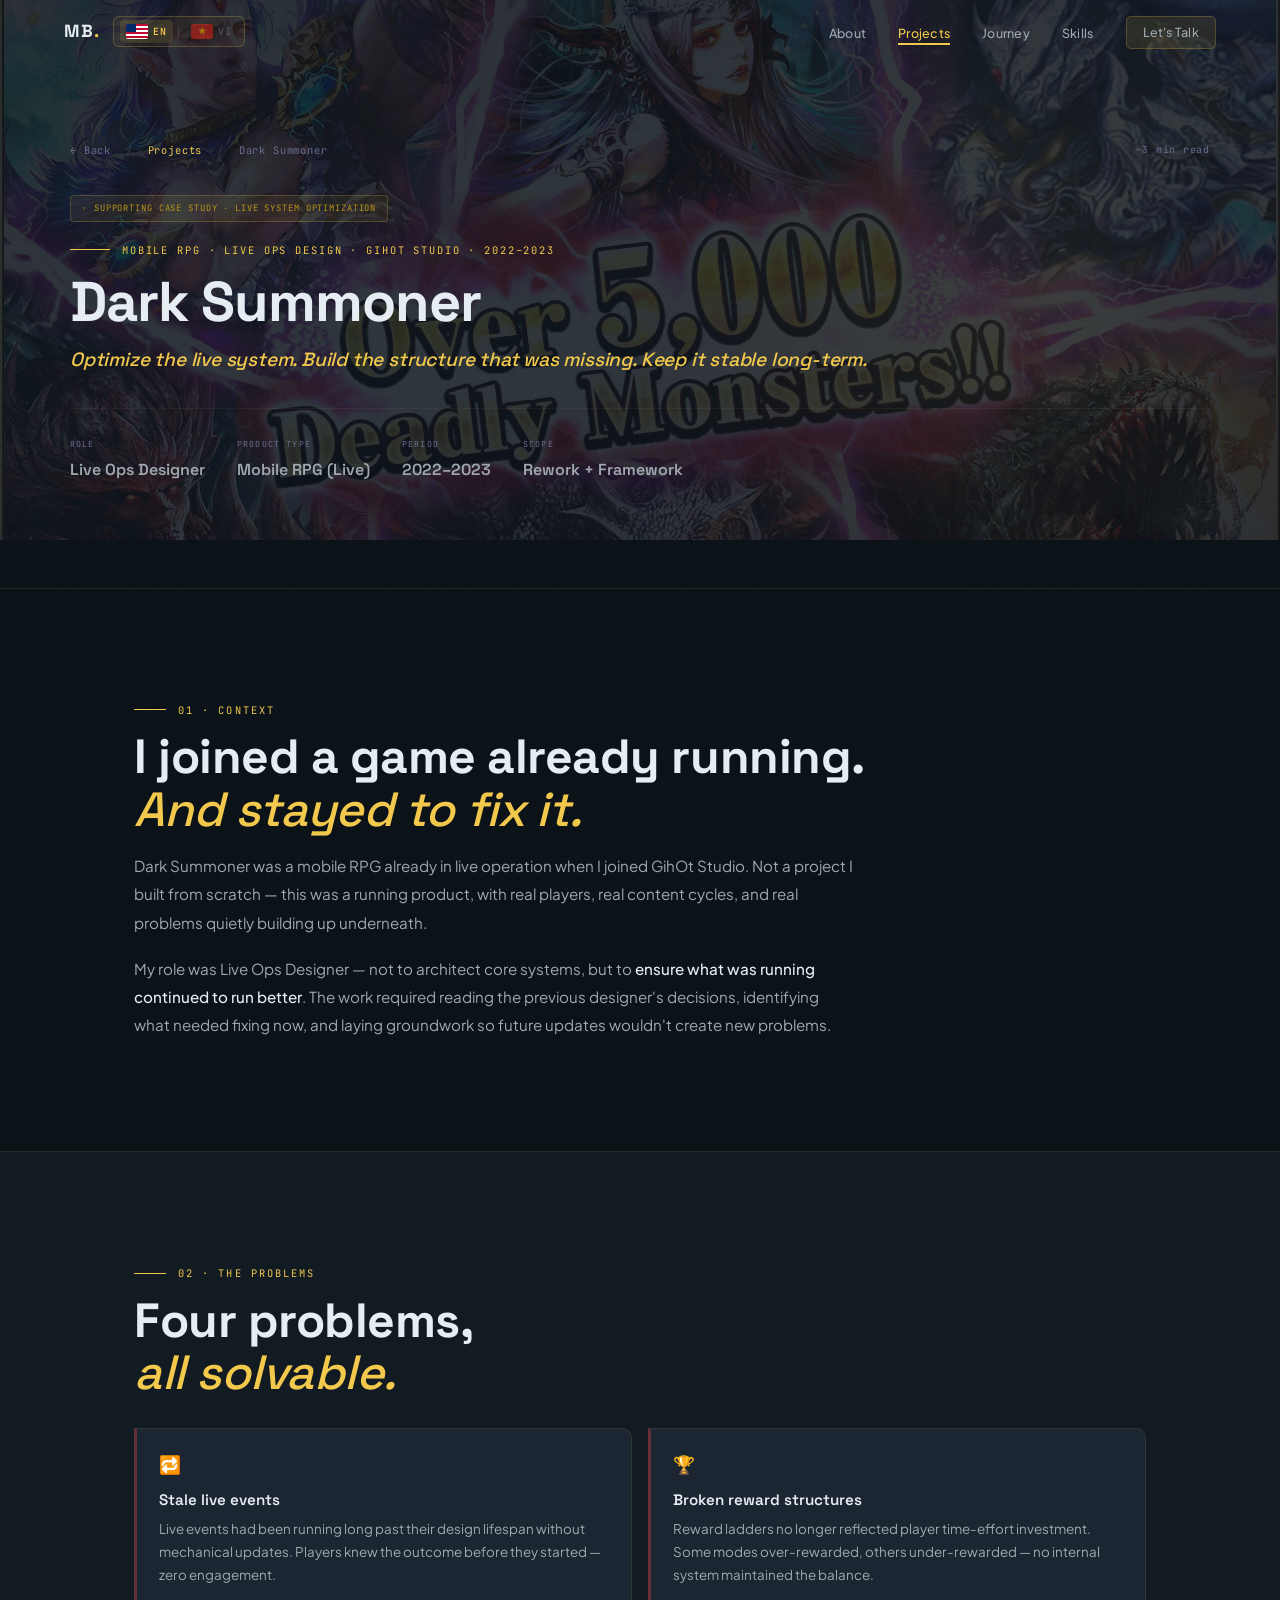
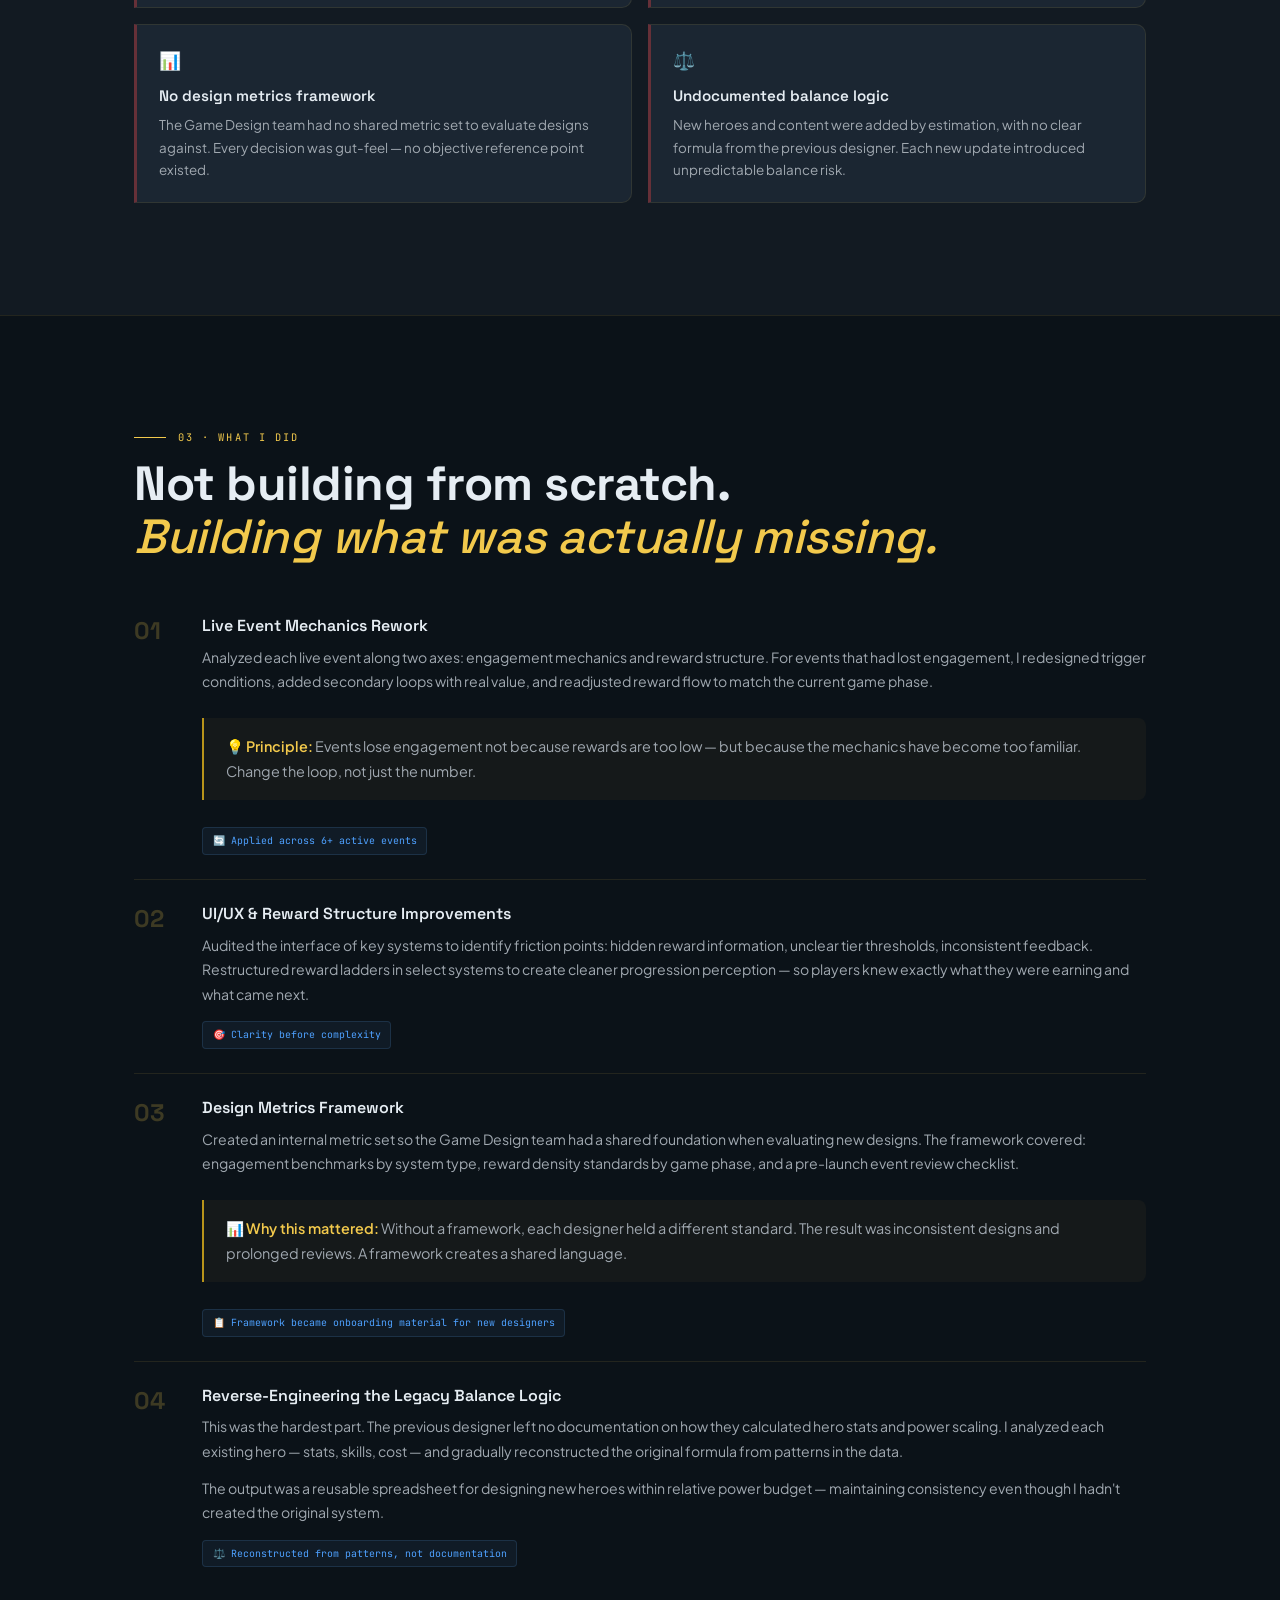
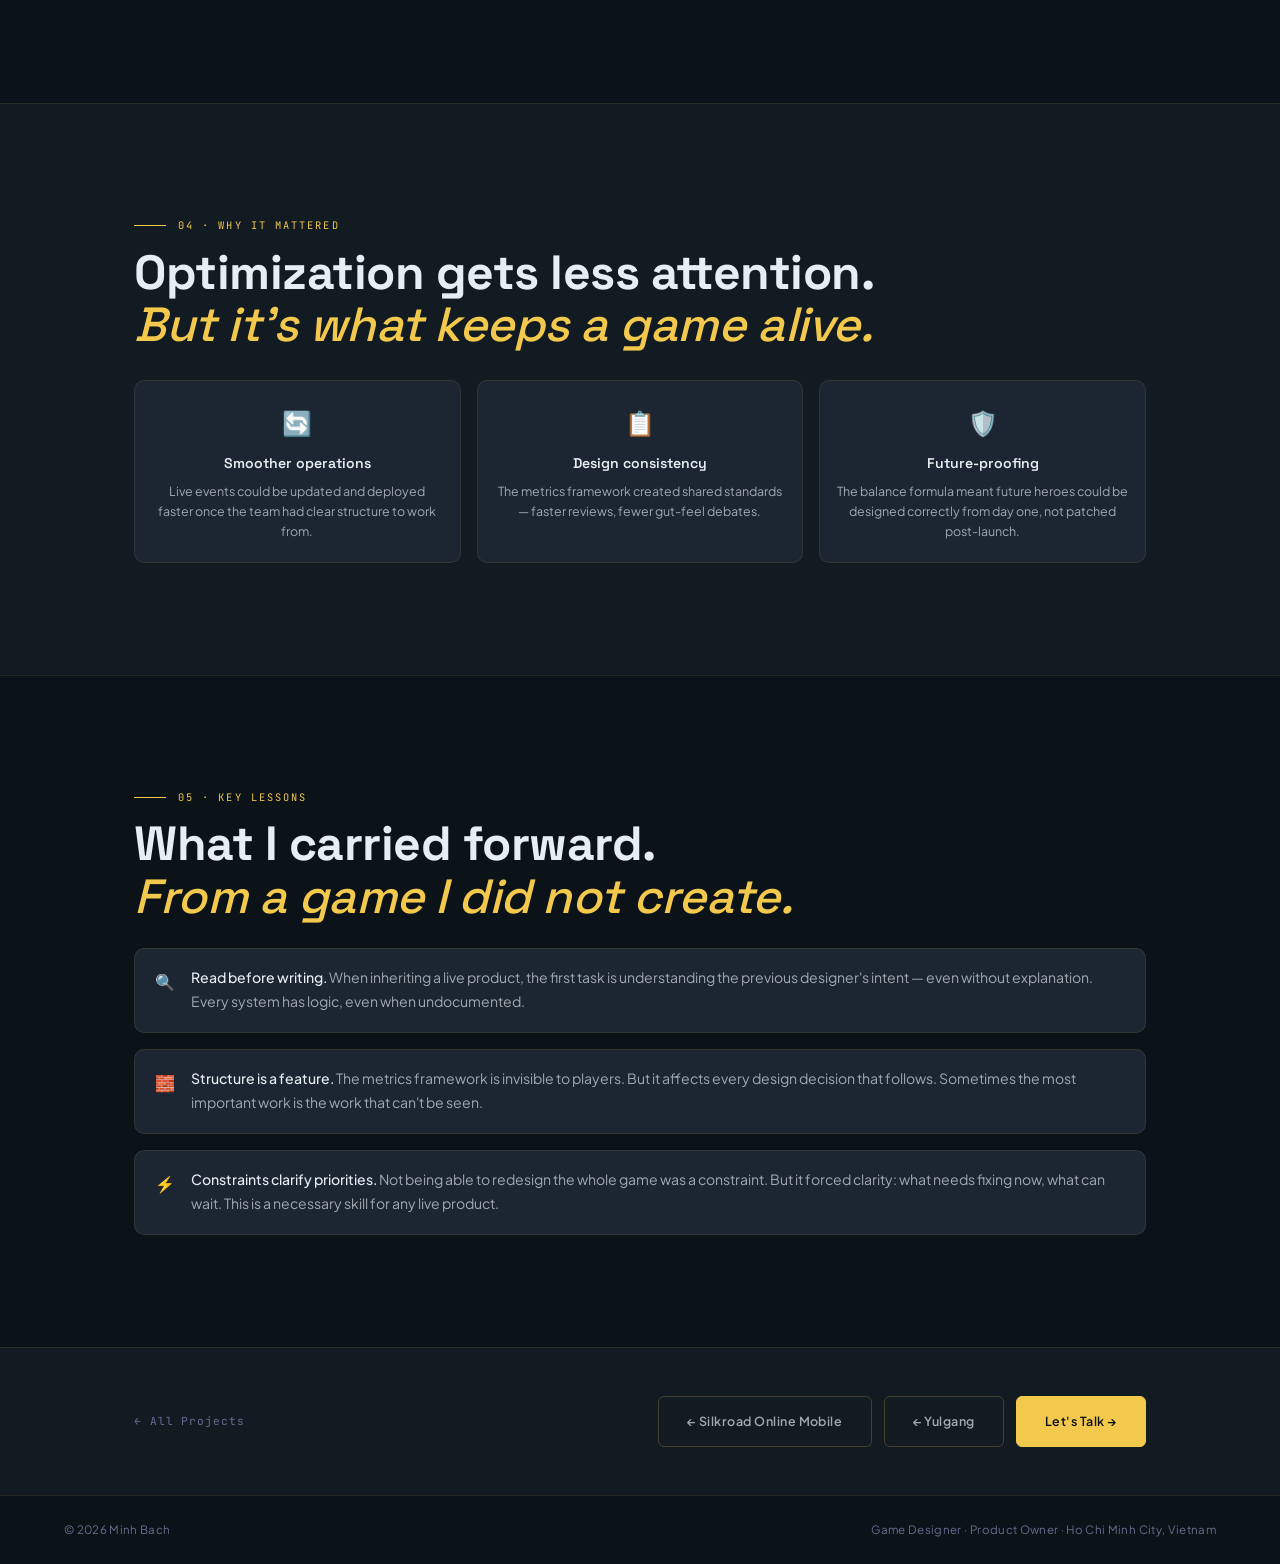
==== commit 5fa17946: "first commit" ====
--- a/darksummoner.html
+++ b/darksummoner.html
@@ -228,7 +228,7 @@
           <span class="bc-sep">/</span>
           <span>Dark Summoner</span>
         </div>
-        <span class="cs-reading-time">~3 min read</span>
+        <span class="cs-reading-time" data-i18n="ds_reading_time">~3 min read</span>
       </div>
 
       <div class="cs-support-badge">◦ <span data-i18n="ds_support_badge">Supporting Case Study · Live System Optimization</span></div>
@@ -244,11 +244,11 @@
       <div class="cs-facts">
         <div class="cs-fact">
           <span class="cs-fact-label" data-i18n="ds_fact_role">Role</span>
-          <span class="cs-fact-value">Live Ops Designer</span>
+          <span class="cs-fact-value" data-i18n="ds_fact_role_val">Live Ops Designer</span>
         </div>
         <div class="cs-fact">
           <span class="cs-fact-label" data-i18n="ds_fact_type">Product type</span>
-          <span class="cs-fact-value">Mobile RPG (Live)</span>
+          <span class="cs-fact-value" data-i18n="ds_fact_type_val">Mobile RPG (Live)</span>
         </div>
         <div class="cs-fact">
           <span class="cs-fact-label" data-i18n="ds_fact_period">Period</span>
@@ -256,7 +256,7 @@
         </div>
         <div class="cs-fact">
           <span class="cs-fact-label" data-i18n="ds_fact_scope">Scope</span>
-          <span class="cs-fact-value">Rework + Framework</span>
+          <span class="cs-fact-value" data-i18n="ds_fact_scope_val">Rework + Framework</span>
         </div>
       </div>
     </div>
@@ -287,14 +287,14 @@
   <!-- ═══════ 01 · CONTEXT ═══════ -->
   <section id="ds-context" class="cs-section" style="background:var(--bg)">
     <div class="wrap">
-      <div class="section-label"><span class="label-line"></span><span data-i18n="ds_toc_context">01 · CONTEXT</span></div>
+      <div class="section-label"><span class="label-line"></span><span data-i18n="ds_sec01">01 · CONTEXT</span></div>
       <h2 class="section-title reveal">
-        I joined a game already running.<br>
-        <em>And stayed to fix it.</em>
+        <span data-i18n="ds_ctx_title_1">I joined a game already running.</span><br>
+        <em data-i18n="ds_ctx_title_2">And stayed to fix it.</em>
       </h2>
       <div class="cs-prose reveal">
-        <p>Dark Summoner was a mobile RPG already in live operation when I joined GihOt Studio. Not a project I built from scratch — this was a running product, with real players, real content cycles, and real problems quietly building up underneath.</p>
-        <p>My role was Live Ops Designer — not to architect core systems, but to <strong>ensure what was running continued to run better</strong>. The work required reading the previous designer's decisions, identifying what needed fixing now, and laying groundwork so future updates wouldn't create new problems.</p>
+        <p data-i18n="ds_ctx_p1">Dark Summoner was a mobile RPG already in live operation when I joined GihOt Studio. Not a project I built from scratch — this was a running product, with real players, real content cycles, and real problems quietly building up underneath.</p>
+        <p data-i18n="ds_ctx_p2">My role was Live Ops Designer — not to architect core systems, but to <strong>ensure what was running continued to run better</strong>. The work required reading the previous designer's decisions, identifying what needed fixing now, and laying groundwork so future updates wouldn't create new problems.</p>
       </div>
     </div>
   </section>
@@ -302,31 +302,31 @@
   <!-- ═══════ 02 · THE PROBLEMS ═══════ -->
   <section id="ds-problems" class="cs-section cs-section-bg">
     <div class="wrap">
-      <div class="section-label"><span class="label-line"></span><span data-i18n="ds_toc_problems">02 · THE PROBLEMS</span></div>
+      <div class="section-label"><span class="label-line"></span><span data-i18n="ds_sec02">02 · THE PROBLEMS</span></div>
       <h2 class="section-title reveal">
-        Four problems,<br>
-        <em>all solvable.</em>
+        <span data-i18n="ds_prob_title_1">Four problems,</span><br>
+        <em data-i18n="ds_prob_title_2">all solvable.</em>
       </h2>
       <div class="problem-grid reveal">
         <div class="problem-card">
           <div class="problem-card-icon">🔁</div>
-          <h4>Stale live events</h4>
-          <p>Live events had been running long past their design lifespan without mechanical updates. Players knew the outcome before they started — zero engagement.</p>
+          <h4 data-i18n="ds_prob1_h">Stale live events</h4>
+          <p data-i18n="ds_prob1_p">Live events had been running long past their design lifespan without mechanical updates. Players knew the outcome before they started — zero engagement.</p>
         </div>
         <div class="problem-card">
           <div class="problem-card-icon">🏆</div>
-          <h4>Broken reward structures</h4>
-          <p>Reward ladders no longer reflected player time-effort investment. Some modes over-rewarded, others under-rewarded — no internal system maintained the balance.</p>
+          <h4 data-i18n="ds_prob2_h">Broken reward structures</h4>
+          <p data-i18n="ds_prob2_p">Reward ladders no longer reflected player time-effort investment. Some modes over-rewarded, others under-rewarded — no internal system maintained the balance.</p>
         </div>
         <div class="problem-card">
           <div class="problem-card-icon">📊</div>
-          <h4>No design metrics framework</h4>
-          <p>The Game Design team had no shared metric set to evaluate designs against. Every decision was gut-feel — no objective reference point existed.</p>
+          <h4 data-i18n="ds_prob3_h">No design metrics framework</h4>
+          <p data-i18n="ds_prob3_p">The Game Design team had no shared metric set to evaluate designs against. Every decision was gut-feel — no objective reference point existed.</p>
         </div>
         <div class="problem-card">
           <div class="problem-card-icon">⚖️</div>
-          <h4>Undocumented balance logic</h4>
-          <p>New heroes and content were added by estimation, with no clear formula from the previous designer. Each new update introduced unpredictable balance risk.</p>
+          <h4 data-i18n="ds_prob4_h">Undocumented balance logic</h4>
+          <p data-i18n="ds_prob4_p">New heroes and content were added by estimation, with no clear formula from the previous designer. Each new update introduced unpredictable balance risk.</p>
         </div>
       </div>
     </div>
@@ -335,10 +335,10 @@
   <!-- ═══════ 03 · WHAT I DID ═══════ -->
   <section id="ds-contributions" class="cs-section" style="background:var(--bg)">
     <div class="wrap">
-      <div class="section-label"><span class="label-line"></span><span data-i18n="ds_toc_contributions">03 · WHAT I DID</span></div>
+      <div class="section-label"><span class="label-line"></span><span data-i18n="ds_sec03">03 · WHAT I DID</span></div>
       <h2 class="section-title reveal">
-        Not building from scratch.<br>
-        <em>Building what was actually missing.</em>
+        <span data-i18n="ds_contrib_title_1">Not building from scratch.</span><br>
+        <em data-i18n="ds_contrib_title_2">Building what was actually missing.</em>
       </h2>
 
       <div class="contrib-list reveal">
@@ -346,43 +346,43 @@
         <div class="contrib-item">
           <div class="contrib-num">01</div>
           <div class="contrib-body">
-            <h4>Live Event Mechanics Rework</h4>
-            <p>Analyzed each live event along two axes: engagement mechanics and reward structure. For events that had lost engagement, I redesigned trigger conditions, added secondary loops with real value, and readjusted reward flow to match the current game phase.</p>
+            <h4 data-i18n="ds_c1_h">Live Event Mechanics Rework</h4>
+            <p data-i18n="ds_c1_p">Analyzed each live event along two axes: engagement mechanics and reward structure. For events that had lost engagement, I redesigned trigger conditions, added secondary loops with real value, and readjusted reward flow to match the current game phase.</p>
             <div class="callout">
-              <p>💡 <strong>Principle:</strong> Events lose engagement not because rewards are too low — but because the mechanics have become too familiar. Change the loop, not just the number.</p>
+              <p data-i18n="ds_c1_callout">💡 <strong>Principle:</strong> Events lose engagement not because rewards are too low — but because the mechanics have become too familiar. Change the loop, not just the number.</p>
             </div>
-            <span class="contrib-highlight">🔄 Applied across 6+ active events</span>
+            <span class="contrib-highlight" data-i18n="ds_c1_badge">🔄 Applied across 6+ active events</span>
           </div>
         </div>
 
         <div class="contrib-item">
           <div class="contrib-num">02</div>
           <div class="contrib-body">
-            <h4>UI/UX &amp; Reward Structure Improvements</h4>
-            <p>Audited the interface of key systems to identify friction points: hidden reward information, unclear tier thresholds, inconsistent feedback. Restructured reward ladders in select systems to create cleaner progression perception — so players knew exactly what they were earning and what came next.</p>
-            <span class="contrib-highlight">🎯 Clarity before complexity</span>
+            <h4 data-i18n="ds_c2_h">UI/UX &amp; Reward Structure Improvements</h4>
+            <p data-i18n="ds_c2_p">Audited the interface of key systems to identify friction points: hidden reward information, unclear tier thresholds, inconsistent feedback. Restructured reward ladders in select systems to create cleaner progression perception — so players knew exactly what they were earning and what came next.</p>
+            <span class="contrib-highlight" data-i18n="ds_c2_badge">🎯 Clarity before complexity</span>
           </div>
         </div>
 
         <div class="contrib-item">
           <div class="contrib-num">03</div>
           <div class="contrib-body">
-            <h4>Design Metrics Framework</h4>
-            <p>Created an internal metric set so the Game Design team had a shared foundation when evaluating new designs. The framework covered: engagement benchmarks by system type, reward density standards by game phase, and a pre-launch event review checklist.</p>
+            <h4 data-i18n="ds_c3_h">Design Metrics Framework</h4>
+            <p data-i18n="ds_c3_p">Created an internal metric set so the Game Design team had a shared foundation when evaluating new designs. The framework covered: engagement benchmarks by system type, reward density standards by game phase, and a pre-launch event review checklist.</p>
             <div class="callout">
-              <p>📊 <strong>Why this mattered:</strong> Without a framework, each designer held a different standard. The result was inconsistent designs and prolonged reviews. A framework creates a shared language.</p>
+              <p data-i18n="ds_c3_callout">📊 <strong>Why this mattered:</strong> Without a framework, each designer held a different standard. The result was inconsistent designs and prolonged reviews. A framework creates a shared language.</p>
             </div>
-            <span class="contrib-highlight">📋 Framework became onboarding material for new designers</span>
+            <span class="contrib-highlight" data-i18n="ds_c3_badge">📋 Framework became onboarding material for new designers</span>
           </div>
         </div>
 
         <div class="contrib-item">
           <div class="contrib-num">04</div>
           <div class="contrib-body">
-            <h4>Reverse-Engineering the Legacy Balance Logic</h4>
-            <p>This was the hardest part. The previous designer left no documentation on how they calculated hero stats and power scaling. I analyzed each existing hero — stats, skills, cost — and gradually reconstructed the original formula from patterns in the data.</p>
-            <p>The output was a reusable spreadsheet for designing new heroes within relative power budget — maintaining consistency even though I hadn't created the original system.</p>
-            <span class="contrib-highlight">⚖️ Reconstructed from patterns, not documentation</span>
+            <h4 data-i18n="ds_c4_h">Reverse-Engineering the Legacy Balance Logic</h4>
+            <p data-i18n="ds_c4_p1">This was the hardest part. The previous designer left no documentation on how they calculated hero stats and power scaling. I analyzed each existing hero — stats, skills, cost — and gradually reconstructed the original formula from patterns in the data.</p>
+            <p data-i18n="ds_c4_p2">The output was a reusable spreadsheet for designing new heroes within relative power budget — maintaining consistency even though I hadn't created the original system.</p>
+            <span class="contrib-highlight" data-i18n="ds_c4_badge">⚖️ Reconstructed from patterns, not documentation</span>
           </div>
         </div>
 
@@ -393,26 +393,26 @@
   <!-- ═══════ 04 · WHY IT MATTERED ═══════ -->
   <section id="ds-impact" class="cs-section cs-section-bg">
     <div class="wrap">
-      <div class="section-label"><span class="label-line"></span><span data-i18n="ds_toc_impact">04 · WHY IT MATTERED</span></div>
+      <div class="section-label"><span class="label-line"></span><span data-i18n="ds_sec04">04 · WHY IT MATTERED</span></div>
       <h2 class="section-title reveal">
-        Optimization gets less attention.<br>
-        <em>But it's what keeps a game alive.</em>
+        <span data-i18n="ds_impact_title_1">Optimization gets less attention.</span><br>
+        <em data-i18n="ds_impact_title_2">But it's what keeps a game alive.</em>
       </h2>
       <div class="impact-grid reveal">
         <div class="impact-card">
           <div class="impact-card-icon">🔄</div>
-          <h4>Smoother operations</h4>
-          <p>Live events could be updated and deployed faster once the team had clear structure to work from.</p>
+          <h4 data-i18n="ds_imp1_h">Smoother operations</h4>
+          <p data-i18n="ds_imp1_p">Live events could be updated and deployed faster once the team had clear structure to work from.</p>
         </div>
         <div class="impact-card">
           <div class="impact-card-icon">📋</div>
-          <h4>Design consistency</h4>
-          <p>The metrics framework created shared standards — faster reviews, fewer gut-feel debates.</p>
+          <h4 data-i18n="ds_imp2_h">Design consistency</h4>
+          <p data-i18n="ds_imp2_p">The metrics framework created shared standards — faster reviews, fewer gut-feel debates.</p>
         </div>
         <div class="impact-card">
           <div class="impact-card-icon">🛡️</div>
-          <h4>Future-proofing</h4>
-          <p>The balance formula meant future heroes could be designed correctly from day one, not patched post-launch.</p>
+          <h4 data-i18n="ds_imp3_h">Future-proofing</h4>
+          <p data-i18n="ds_imp3_p">The balance formula meant future heroes could be designed correctly from day one, not patched post-launch.</p>
         </div>
       </div>
     </div>
@@ -421,29 +421,29 @@
   <!-- ═══════ 05 · LESSONS ═══════ -->
   <section id="ds-lessons" class="cs-section" style="background:var(--bg)">
     <div class="wrap">
-      <div class="section-label"><span class="label-line"></span><span data-i18n="ds_toc_lessons">05 · KEY LESSONS</span></div>
+      <div class="section-label"><span class="label-line"></span><span data-i18n="ds_sec05">05 · KEY LESSONS</span></div>
       <h2 class="section-title reveal">
-        What I carried forward.<br>
-        <em>From a game I did not create.</em>
+        <span data-i18n="ds_lesson_title_1">What I carried forward.</span><br>
+        <em data-i18n="ds_lesson_title_2">From a game I did not create.</em>
       </h2>
       <div class="lesson-list reveal">
         <div class="lesson-item">
           <span class="lesson-icon">🔍</span>
-          <p class="lesson-text">
+          <p class="lesson-text" data-i18n="ds_ls1">
             <strong>Read before writing.</strong>
             When inheriting a live product, the first task is understanding the previous designer's intent — even without explanation. Every system has logic, even when undocumented.
           </p>
         </div>
         <div class="lesson-item">
           <span class="lesson-icon">🧱</span>
-          <p class="lesson-text">
+          <p class="lesson-text" data-i18n="ds_ls2">
             <strong>Structure is a feature.</strong>
             The metrics framework is invisible to players. But it affects every design decision that follows. Sometimes the most important work is the work that can't be seen.
           </p>
         </div>
         <div class="lesson-item">
           <span class="lesson-icon">⚡</span>
-          <p class="lesson-text">
+          <p class="lesson-text" data-i18n="ds_ls3">
             <strong>Constraints clarify priorities.</strong>
             Not being able to redesign the whole game was a constraint. But it forced clarity: what needs fixing now, what can wait. This is a necessary skill for any live product.
           </p>
